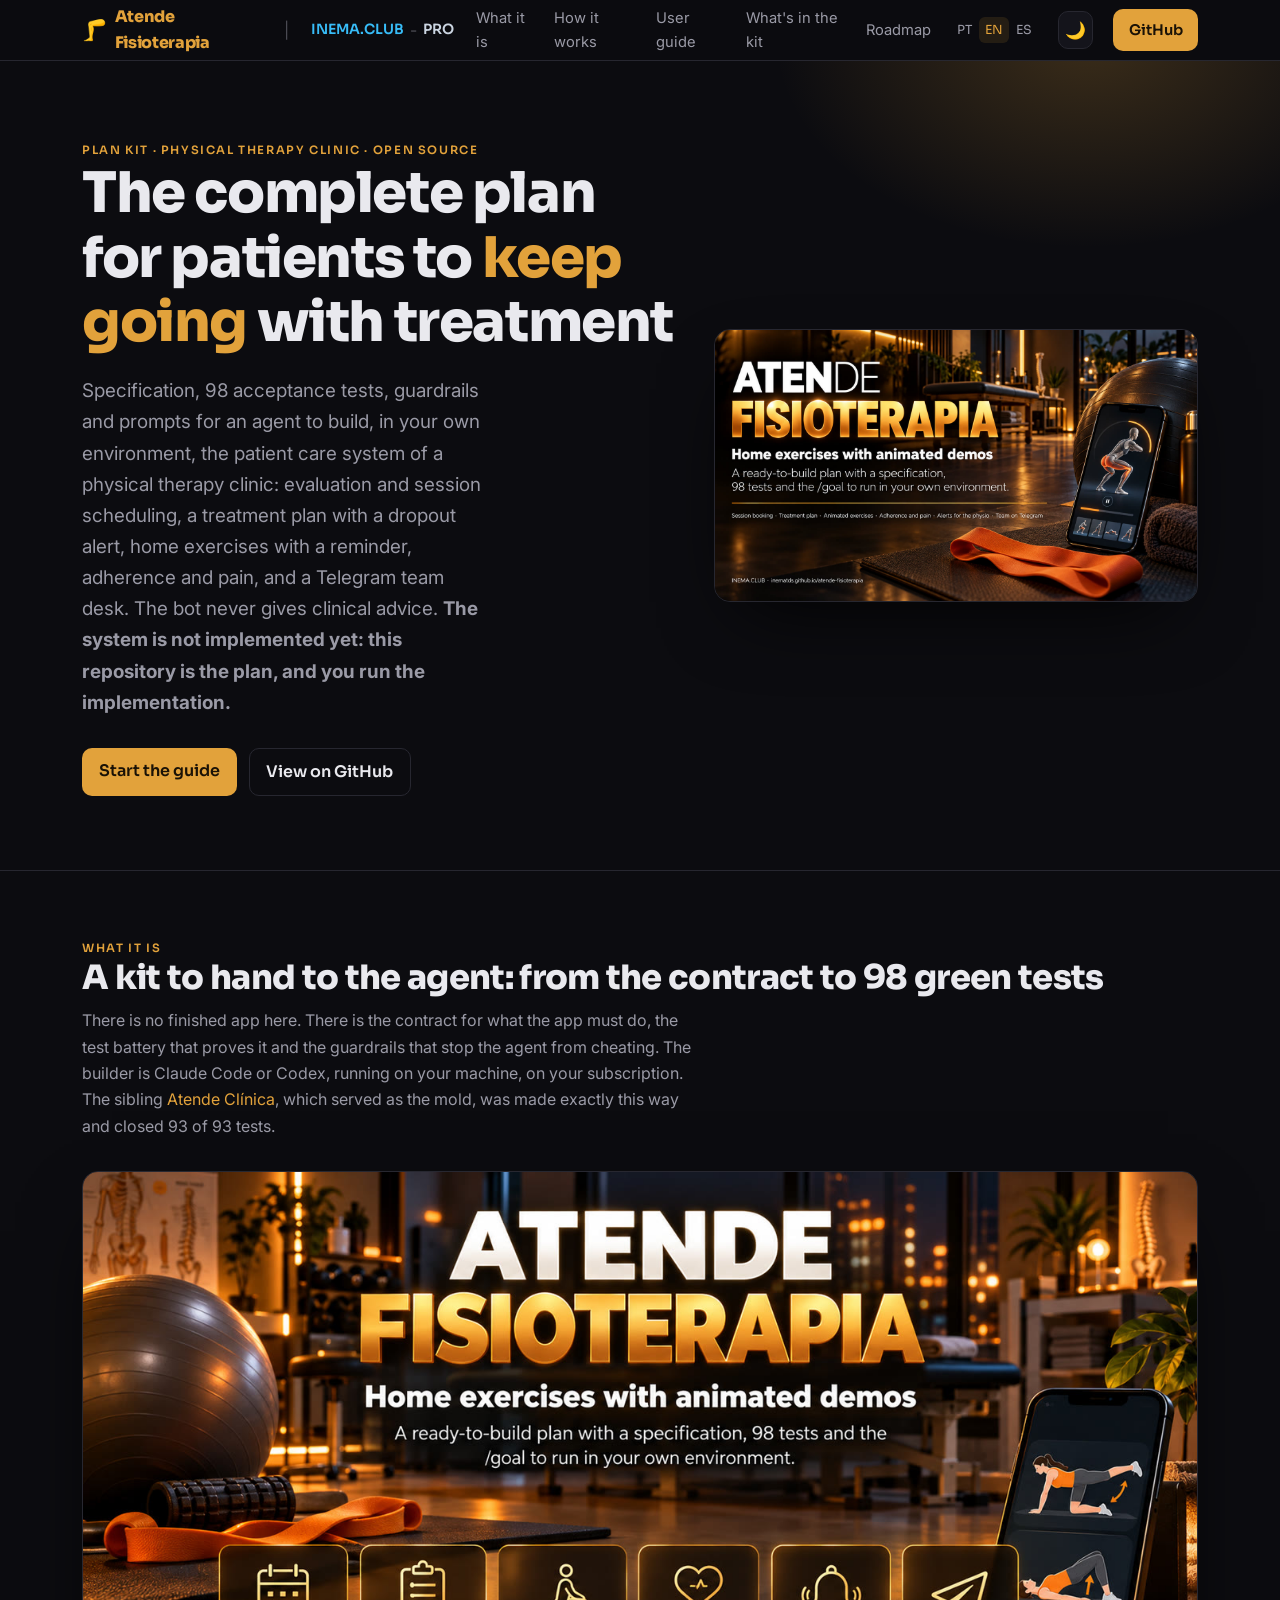
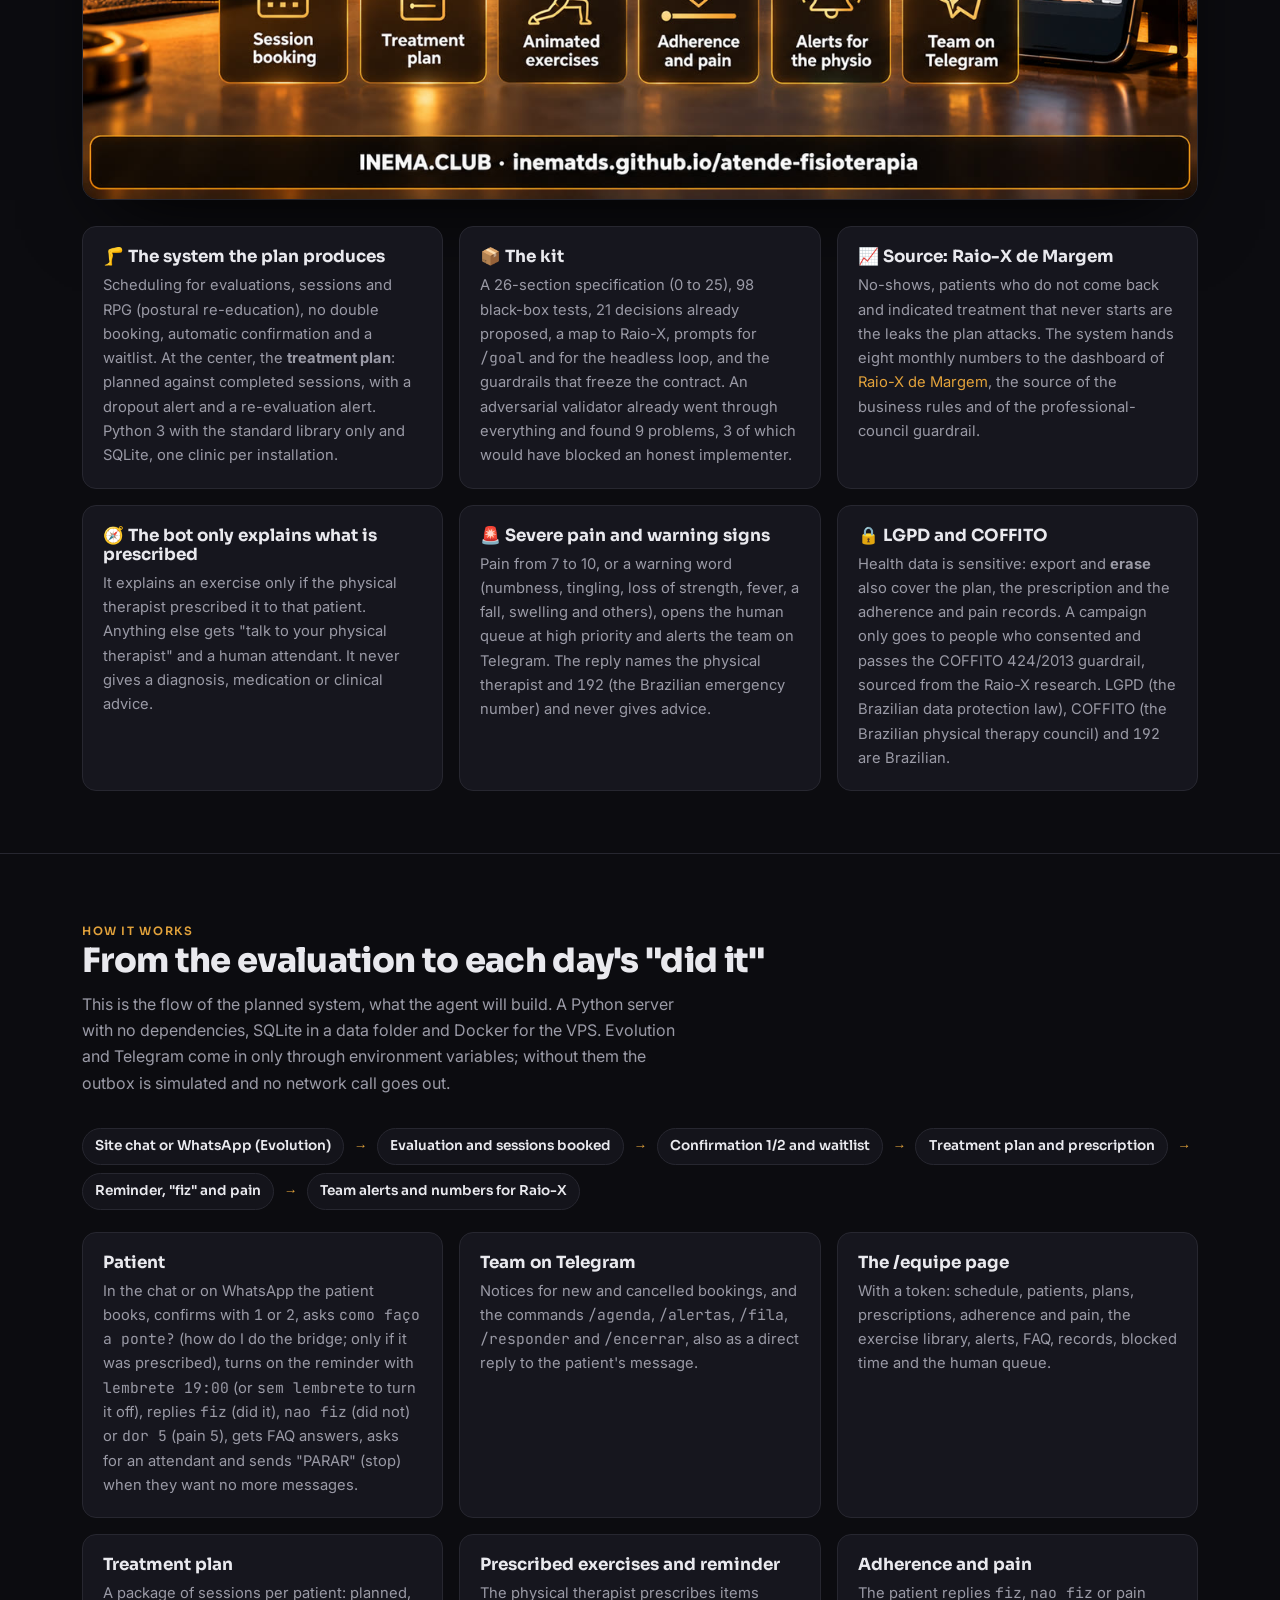
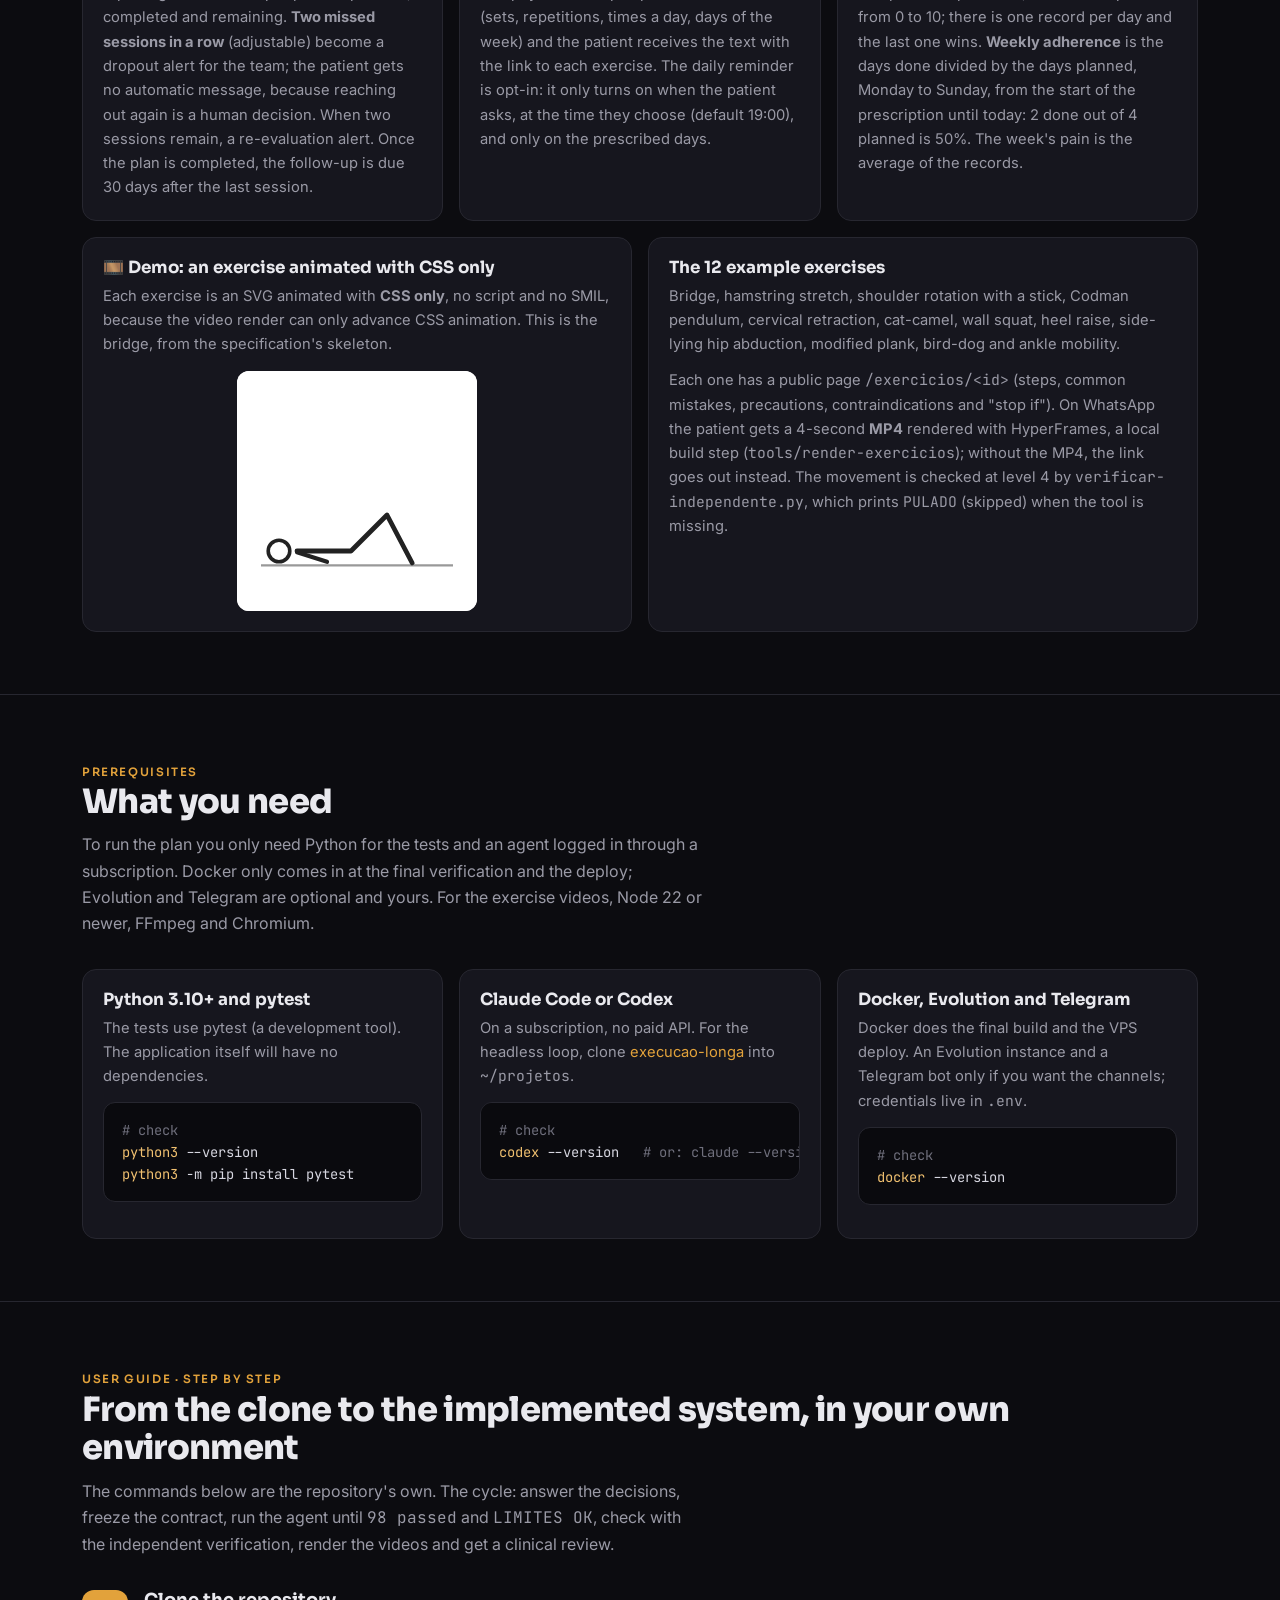
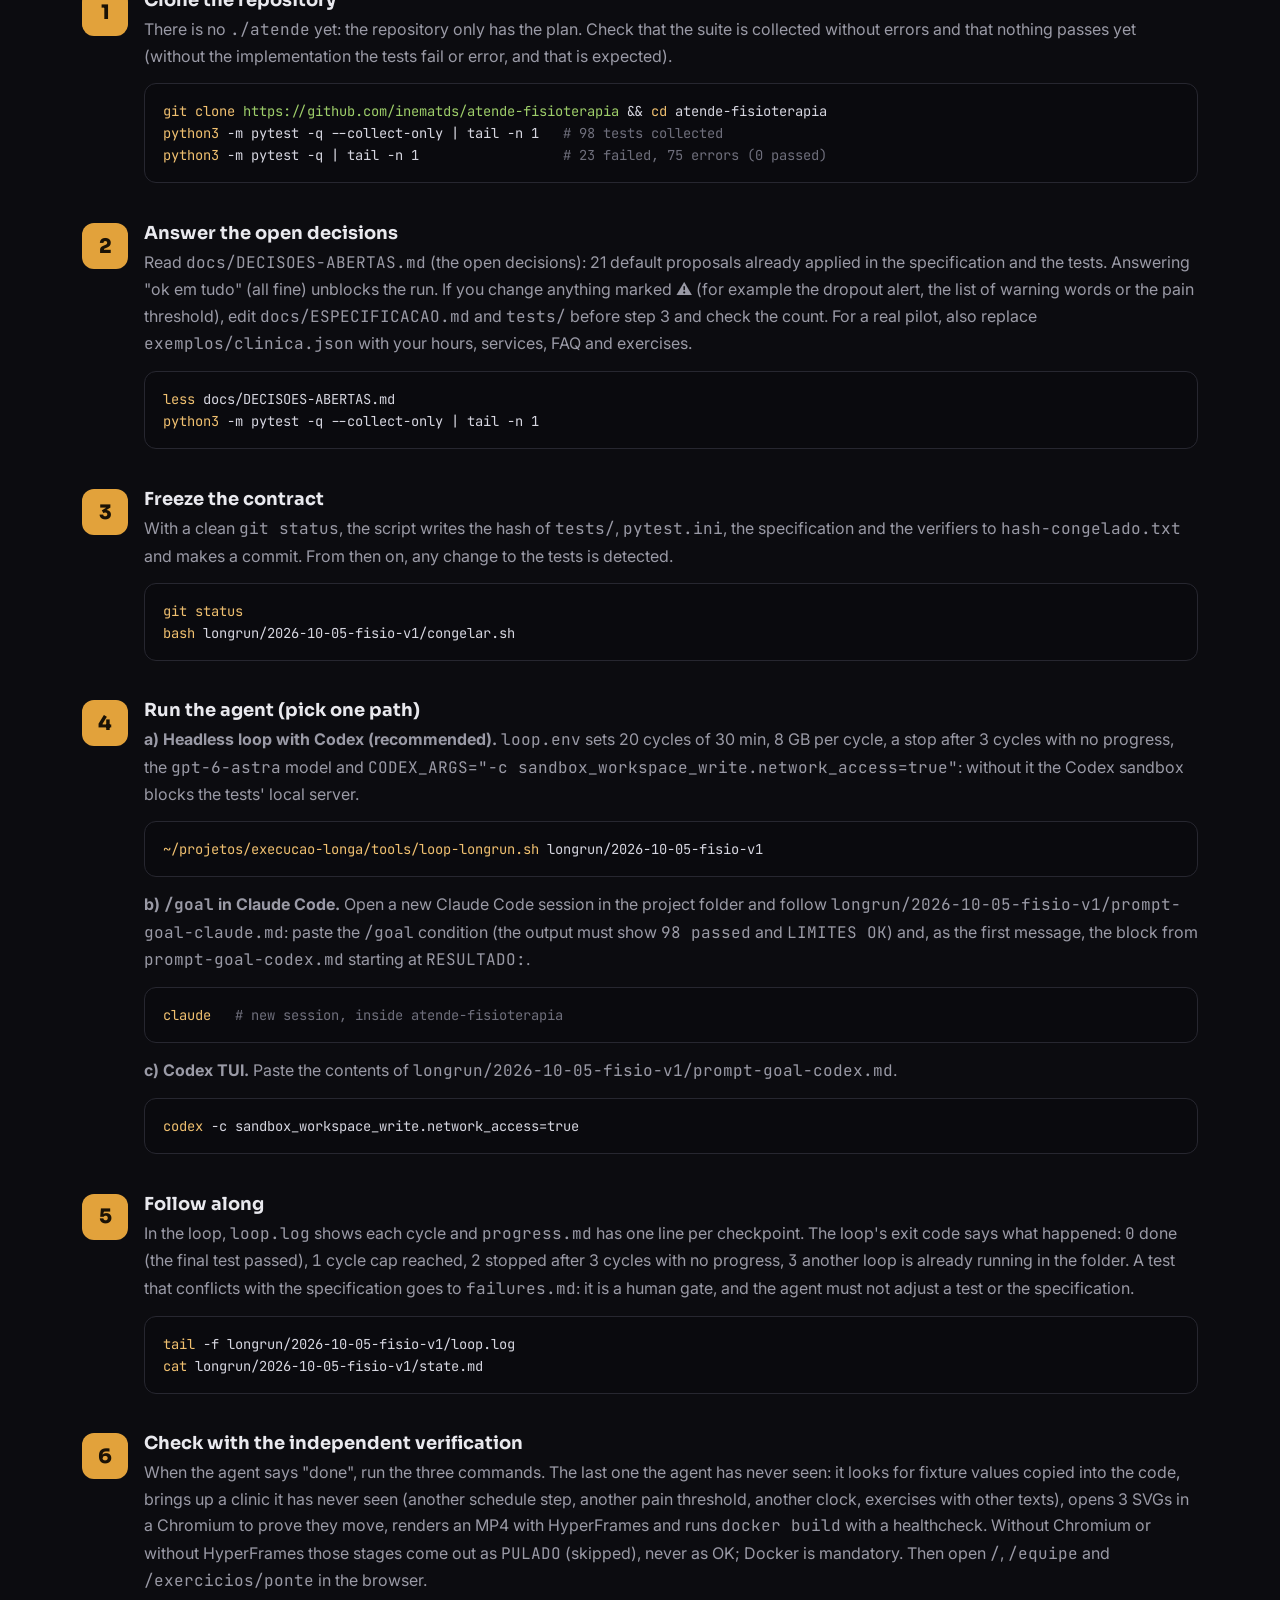
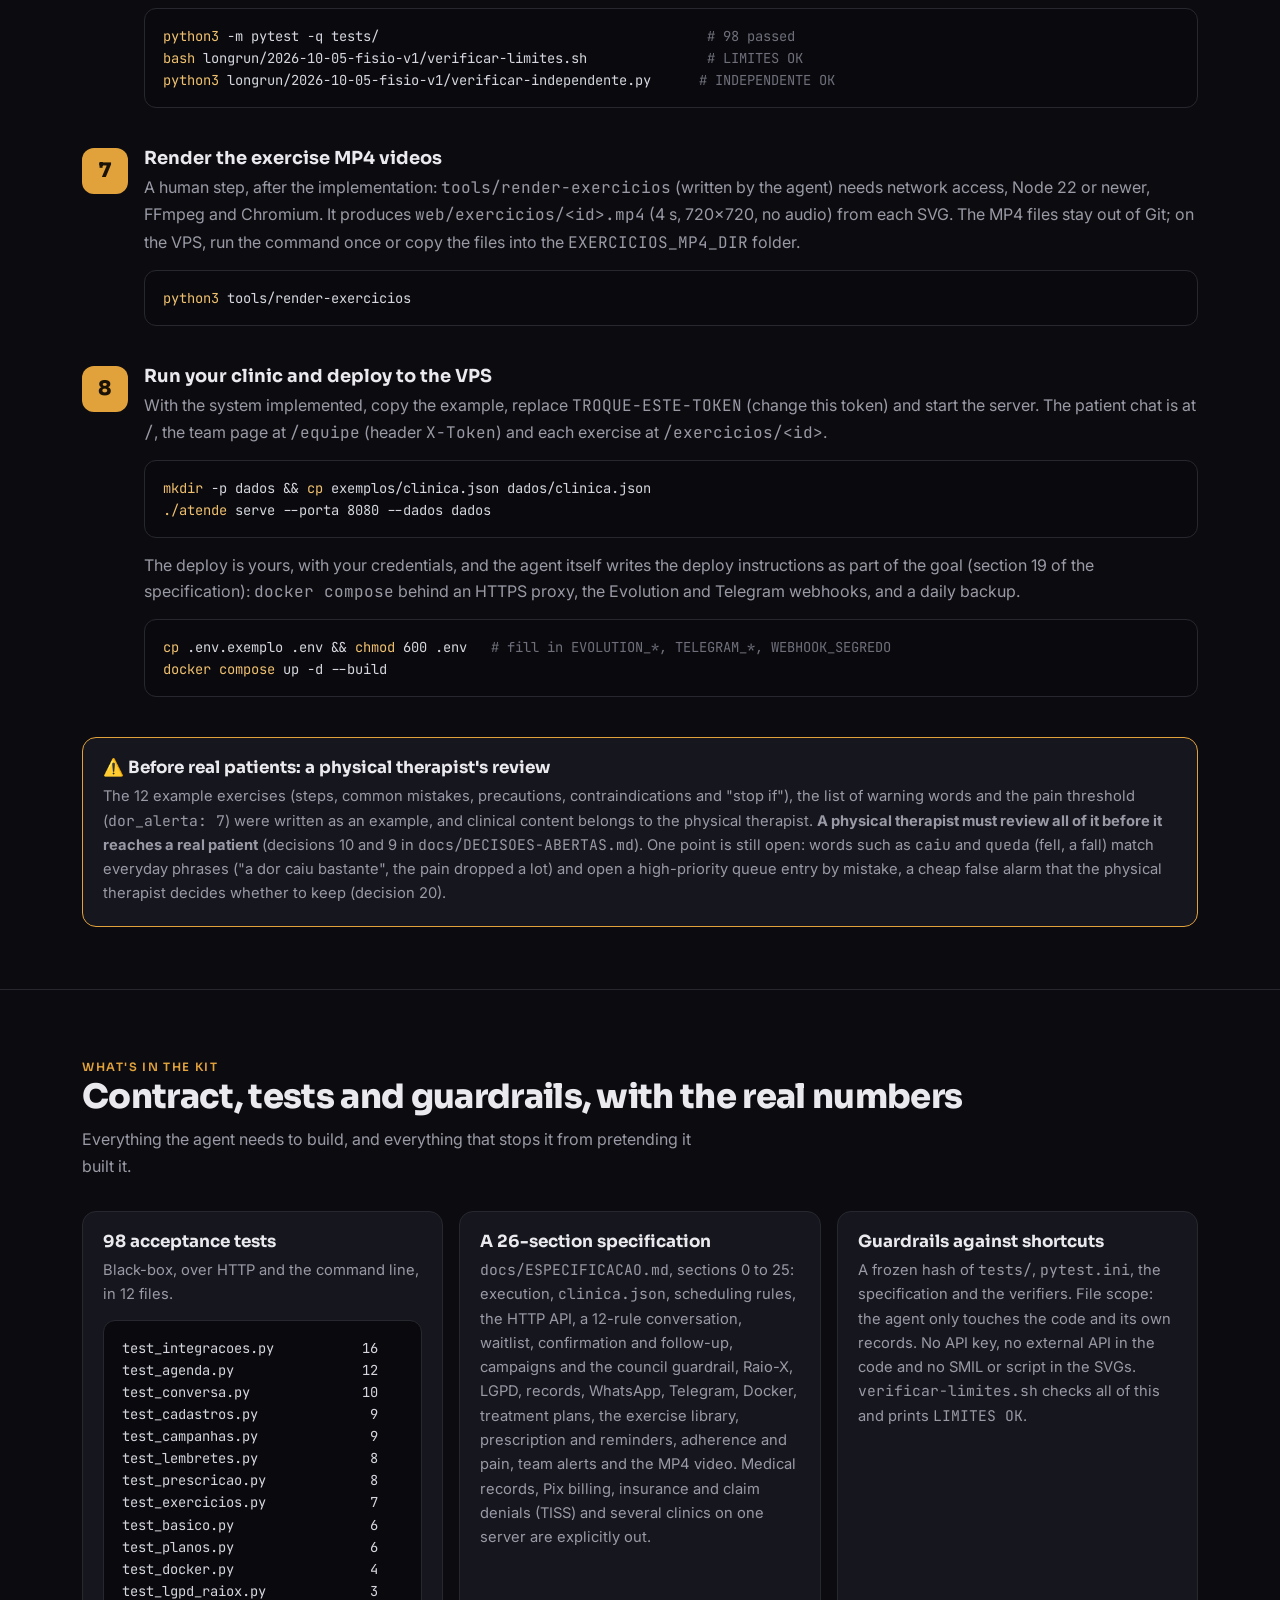
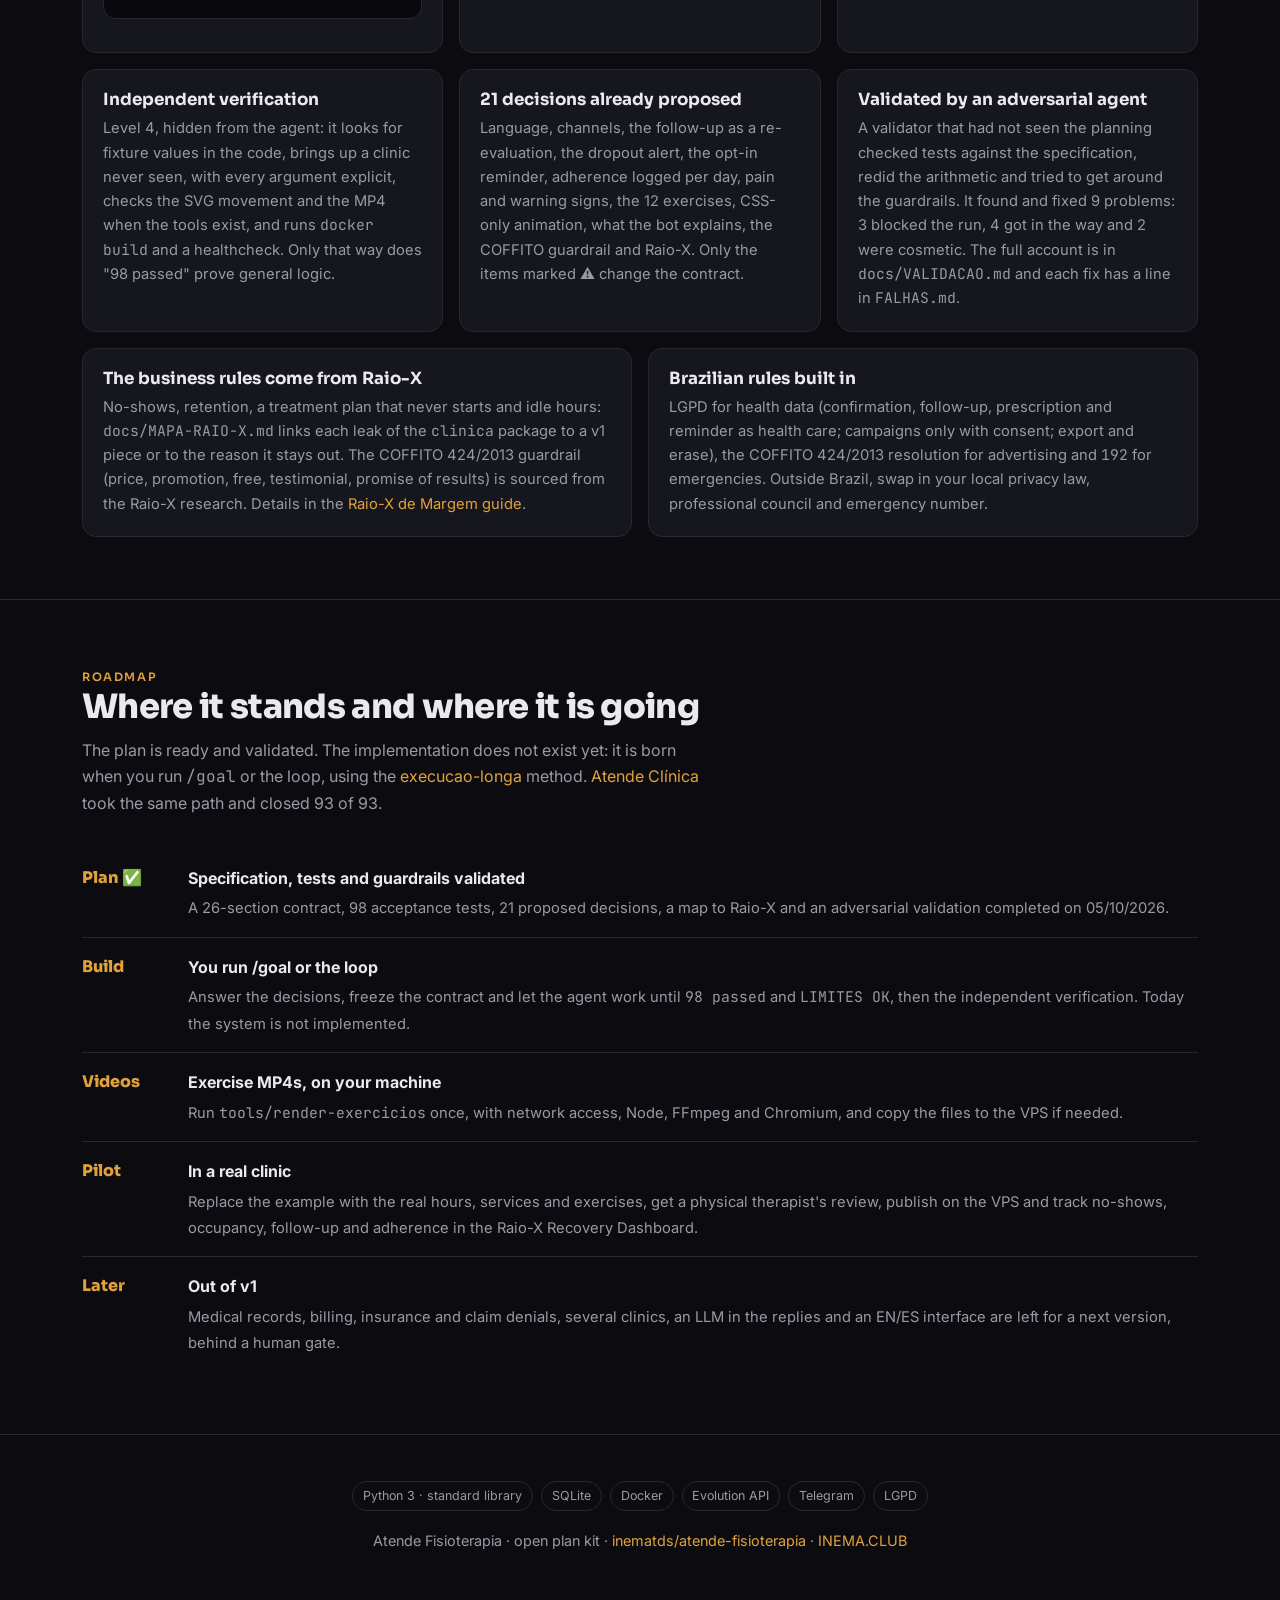
==== guia/en/index.html @ c4228316 "Guia trilíngue (PT/EN/ES) com demonstração animada da ponte, capa, README PT/EN/ES e GitHub Pages vi" ====
<!DOCTYPE html>
<html lang="en">
<head>
<meta charset="utf-8">
<meta name="viewport" content="width=device-width, initial-scale=1">
<title>Atende Fisioterapia — plan kit for a physical therapy clinic: treatment plan, animated exercises, adherence and a Telegram team desk</title>
<meta name="description" content="Open plan kit for a physical therapy clinic patient-care system: specification, 98 acceptance tests, guardrails and prompts for an agent (Claude Code or Codex) to build it in your own environment. The system is not implemented yet.">
<link rel="alternate" hreflang="pt-BR" href="https://inematds.github.io/atende-fisioterapia/guia/">
<link rel="alternate" hreflang="en" href="https://inematds.github.io/atende-fisioterapia/guia/en/">
<link rel="alternate" hreflang="es" href="https://inematds.github.io/atende-fisioterapia/guia/es/">
<link rel="preconnect" href="https://fonts.googleapis.com">
<link rel="preconnect" href="https://fonts.gstatic.com" crossorigin>
<link href="https://fonts.googleapis.com/css2?family=Sora:wght@400;600;800&family=Inter:wght@400;500;600&family=JetBrains+Mono:wght@400;600&display=swap" rel="stylesheet">
<style>
  :root{
    --bg:#0c0c10; --bg2:#14141b; --card:#16161e; --line:#272730;
    --txt:#e9e9ee; --mut:#9a9aa6; --amb:#E2A23B; --amb2:#f0c070; --sky:#38bdf8; --pro:#cbd5e1;
    color-scheme:dark;
  }
  body.light{
    --bg:#f6f7f9; --bg2:#eceef2; --card:#ffffff; --line:#e1e3ea;
    --txt:#1a1a22; --mut:#5b5b68; --amb:#b9791d; --amb2:#a16207; --sky:#0369a1; --pro:#b45309;
    color-scheme:light;
  }
  body.light .hero .glow{opacity:.5}
  body.light pre{background:#0e0e14;color:#d6d6e0}
  body.light pre .c{color:#8a8a98}
  *{box-sizing:border-box}
  html{scroll-behavior:smooth}
  body{margin:0;background:var(--bg);color:var(--txt);font:16px/1.65 Inter,system-ui,sans-serif;-webkit-font-smoothing:antialiased}
  h1,h2,h3{font-family:Sora,sans-serif;line-height:1.15;margin:0}
  a{color:var(--amb);text-decoration:none}
  code,pre{font-family:"JetBrains Mono",monospace}
  .wrap{max-width:1160px;margin:0 auto;padding:0 22px}
  .mut{color:var(--mut)} .amb{color:var(--amb)}
  .chip{display:inline-block;font-size:.72rem;letter-spacing:.14em;text-transform:uppercase;color:var(--amb);font-weight:600;font-family:Sora}
  nav{position:sticky;top:0;z-index:30;backdrop-filter:blur(12px);background:rgba(12,12,16,.78);border-bottom:1px solid var(--line)}
  nav .wrap{display:flex;align-items:center;gap:22px;height:60px}
  nav .brand{display:flex;align-items:center;gap:8px;font-family:Sora;font-weight:800;letter-spacing:-.02em;color:var(--amb)}
  nav .brand .emoji{font-size:1.25rem}
  nav .sep{color:var(--mut);opacity:.45}
  nav .inema{color:var(--sky);font-weight:600;font-size:.88rem;font-family:Sora}
  nav .inema:hover{filter:brightness(1.15)}
  nav .pro{color:var(--pro);font-weight:600;font-size:.88rem;font-family:Sora}
  nav .pro:hover{filter:brightness(1.15)}
  nav .clubpro{display:inline-flex;align-items:center;gap:6px}
  nav .links{margin-left:auto;display:flex;align-items:center;gap:20px;font-size:.92rem}
  nav .links a.sec{color:var(--mut)} nav .links a.sec:hover{color:var(--txt)}
  .lang{display:inline-flex;gap:2px;font-family:Sora;font-size:.78rem}
  .lang a{color:var(--mut);padding:.2em .45em;border-radius:6px} .lang a.on{color:var(--amb);background:rgba(226,162,59,.12)}
  .tgl{background:var(--bg2);border:1px solid var(--line);color:var(--txt);width:38px;height:38px;border-radius:10px;cursor:pointer;display:inline-flex;align-items:center;justify-content:center;font-size:1.05rem}
  .tgl:hover{border-color:var(--amb)}
  .btn{display:inline-block;background:var(--amb);color:#1a1206;font-weight:600;padding:.6em 1.05em;border-radius:10px;font-family:Sora}
  .btn.ghost{background:transparent;color:var(--txt);border:1px solid var(--line)}
  @media(max-width:760px){nav .links a.sec{display:none}}
  @media(max-width:520px){nav .wrap{gap:8px;padding:8px 14px;height:auto;flex-wrap:wrap} nav .links{gap:8px;margin-left:0;width:100%;justify-content:space-between} nav .btn{padding:.45em .7em;font-size:.82rem} .tgl{width:34px;height:34px}}
  .hero{position:relative;overflow:hidden;border-bottom:1px solid var(--line)}
  .hero .glow{position:absolute;inset:-40% -20% auto auto;width:70%;height:600px;background:radial-gradient(closest-side,rgba(226,162,59,.22),transparent 70%);pointer-events:none}
  .hero .wrap{display:grid;grid-template-columns:1.1fr .9fr;gap:40px;align-items:center;padding:74px 22px}
  .hero h1{font-size:clamp(2.2rem,5vw,3.5rem);font-weight:800;letter-spacing:-.025em}
  .hero p.lead{font-size:1.18rem;color:var(--mut);margin:1.1em 0 1.6em;max-width:34ch}
  .hero .cta{display:flex;gap:12px;flex-wrap:wrap}
  .hero figure{margin:0;border-radius:16px;overflow:hidden;border:1px solid var(--line);box-shadow:0 30px 80px -30px #000}
  .hero figure img{width:100%;display:block}
  @media(max-width:780px){.hero .wrap{grid-template-columns:1fr;padding:48px 22px}}
  section{padding:62px 0;border-bottom:1px solid var(--line)}
  section h2{font-size:clamp(1.5rem,3.4vw,2.1rem);font-weight:800;letter-spacing:-.02em}
  section .sub{color:var(--mut);margin:.6em 0 2em;max-width:62ch}
  .grid{display:grid;gap:16px}
  .g3{grid-template-columns:repeat(3,1fr)} .g4{grid-template-columns:repeat(4,1fr)} .g2{grid-template-columns:repeat(2,1fr)}
  @media(max-width:820px){.g3,.g4{grid-template-columns:1fr 1fr}}
  @media(max-width:540px){.g2,.g3,.g4{grid-template-columns:1fr}}
  .card{background:var(--card);border:1px solid var(--line);border-radius:14px;padding:20px}
  .card h3{font-size:1.05rem;margin-bottom:.4em}
  .card p{color:var(--mut);font-size:.92rem;margin:0}
  .num{display:inline-flex;width:30px;height:30px;align-items:center;justify-content:center;border-radius:8px;background:rgba(226,162,59,.14);color:var(--amb);font-family:Sora;font-weight:800;font-size:.9rem;margin-bottom:.7em}
  .flow{display:flex;flex-wrap:wrap;gap:8px;align-items:center;margin-top:10px}
  .flow span{background:var(--bg2);border:1px solid var(--line);border-radius:999px;padding:.45em .9em;font-size:.85rem;font-family:Sora;font-weight:600}
  .flow .arr{color:var(--amb);border:none;background:none;padding:0 .1em}
  pre{background:#0a0a0e;border:1px solid var(--line);border-radius:12px;padding:16px 18px;overflow:auto;font-size:.86rem;line-height:1.6;color:#d6d6e0}
  pre .c{color:#6f6f7c} pre .k{color:var(--amb2)} pre .s{color:#9ece6a}
  .step{display:grid;grid-template-columns:46px minmax(0,1fr);gap:16px;margin-bottom:26px}
  .step>div,.card{min-width:0}
  p code,li code,td code{overflow-wrap:anywhere}
  .step .b{width:46px;height:46px;border-radius:12px;background:var(--amb);color:#1a1206;font-family:Sora;font-weight:800;font-size:1.25rem;display:flex;align-items:center;justify-content:center}
  .step h3{font-size:1.12rem;margin-bottom:.3em}
  .step p{color:var(--mut);margin:.2em 0 .7em}
  .ex{display:grid;grid-template-columns:1fr 1fr;gap:18px}
  @media(max-width:680px){.ex{grid-template-columns:1fr}}
  .ex figure{margin:0;border-radius:14px;overflow:hidden;border:1px solid var(--line)}
  .ex figure img{width:100%;display:block}
  .ex figcaption{padding:12px 14px;font-size:.88rem;color:var(--mut);background:var(--card)}
  .phase{display:flex;gap:14px;padding:16px 0;border-bottom:1px solid var(--line)}
  .phase:last-child{border:none}
  .phase .tag{flex:0 0 92px;font-family:Sora;font-weight:800;color:var(--amb)}
  .phase .d strong{display:block;margin-bottom:.2em}
  .phase .d span{color:var(--mut);font-size:.92rem}
  footer{padding:46px 0;text-align:center;color:var(--mut);font-size:.9rem}
  .pill{display:inline-block;border:1px solid var(--line);border-radius:999px;padding:.3em .8em;font-size:.78rem;color:var(--mut);margin:0 4px}
</style>
</head>

<body>

<nav><div class="wrap">
  <a class="brand" href="#top"><span class="emoji">🦵</span> Atende Fisioterapia</a>
  <span class="sep">|</span>
  <span class="clubpro">
    <a class="inema" href="https://inema.club" target="_blank" rel="noopener">INEMA.CLUB</a>
    <span class="sep">-</span>
    <a class="pro" href="https://inema.pro" target="_blank" rel="noopener">PRO</a>
  </span>
  <div class="links">
    <a class="sec" href="#oque">What it is</a>
    <a class="sec" href="#fluxo">How it works</a>
    <a class="sec" href="#guia">User guide</a>
    <a class="sec" href="#kit">What's in the kit</a>
    <a class="sec" href="#roadmap">Roadmap</a>
    <span class="lang"><a href="../">PT</a><a class="on" href="./">EN</a><a href="../es/">ES</a></span>
    <button class="tgl" id="themeToggle" aria-label="Toggle theme" title="Toggle theme">🌙</button>
    <a class="btn" href="https://github.com/inematds/atende-fisioterapia" target="_blank" rel="noopener">GitHub</a>
  </div>
</div></nav>

<header class="hero" id="top">
  <div class="glow"></div>
  <div class="wrap">
    <div>
      <span class="chip">Plan kit · physical therapy clinic · open source</span>
      <h1>The complete plan for patients to <span class="amb">keep going</span> with treatment</h1>
      <p class="lead">Specification, 98 acceptance tests, guardrails and prompts for an agent to build, in your own environment, the patient care system of a physical therapy clinic: evaluation and session scheduling, a treatment plan with a dropout alert, home exercises with a reminder, adherence and pain, and a Telegram team desk. The bot never gives clinical advice. <strong>The system is not implemented yet: this repository is the plan, and you run the implementation.</strong></p>
      <div class="cta">
        <a class="btn" href="#guia">Start the guide</a>
        <a class="btn ghost" href="https://github.com/inematds/atende-fisioterapia" target="_blank" rel="noopener">View on GitHub</a>
      </div>
    </div>
    <figure><img src="../assets/banner-en.jpg" alt="Atende Fisioterapia banner: treatment plan, animated exercises, reminder, adherence and pain, and a Telegram team desk"></figure>
  </div>
</header>

<section id="oque"><div class="wrap">
  <span class="chip">What it is</span>
  <h2>A kit to hand to the agent: from the contract to 98 green tests</h2>
  <p class="sub">There is no finished app here. There is the contract for what the app must do, the test battery that proves it and the guardrails that stop the agent from cheating. The builder is Claude Code or Codex, running on your machine, on your subscription. The sibling <a href="https://inematds.github.io/atende-clinica/guia/en/" target="_blank" rel="noopener">Atende Clínica</a>, which served as the mold, was made exactly this way and closed 93 of 93 tests.</p>
  <figure style="margin:0 0 26px;border-radius:16px;overflow:hidden;border:1px solid var(--line);box-shadow:0 30px 80px -30px #000"><img src="../assets/banner-grade-en.jpg" alt="Treatment plan with a dropout alert, animated home exercises, opt-in reminder, adherence and pain, clinical alert with 192, LGPD for health data and a Telegram team desk" loading="lazy" style="width:100%;display:block"></figure>
  <div class="grid g3">
    <div class="card"><h3>🦵 The system the plan produces</h3><p>Scheduling for evaluations, sessions and RPG (postural re-education), no double booking, automatic confirmation and a waitlist. At the center, the <strong>treatment plan</strong>: planned against completed sessions, with a dropout alert and a re-evaluation alert. Python 3 with the standard library only and SQLite, one clinic per installation.</p></div>
    <div class="card"><h3>📦 The kit</h3><p>A 26-section specification (0 to 25), 98 black-box tests, 21 decisions already proposed, a map to Raio-X, prompts for <code>/goal</code> and for the headless loop, and the guardrails that freeze the contract. An adversarial validator already went through everything and found 9 problems, 3 of which would have blocked an honest implementer.</p></div>
    <div class="card"><h3>📈 Source: Raio-X de Margem</h3><p>No-shows, patients who do not come back and indicated treatment that never starts are the leaks the plan attacks. The system hands eight monthly numbers to the dashboard of <a href="https://inematds.github.io/raio-x-margem/guia/en/" target="_blank" rel="noopener">Raio-X de Margem</a>, the source of the business rules and of the professional-council guardrail.</p></div>
  </div>
  <div class="grid g3" style="margin-top:16px">
    <div class="card"><h3>🧭 The bot only explains what is prescribed</h3><p>It explains an exercise only if the physical therapist prescribed it to that patient. Anything else gets "talk to your physical therapist" and a human attendant. It never gives a diagnosis, medication or clinical advice.</p></div>
    <div class="card"><h3>🚨 Severe pain and warning signs</h3><p>Pain from 7 to 10, or a warning word (numbness, tingling, loss of strength, fever, a fall, swelling and others), opens the human queue at high priority and alerts the team on Telegram. The reply names the physical therapist and <code>192</code> (the Brazilian emergency number) and never gives advice.</p></div>
    <div class="card"><h3>🔒 LGPD and COFFITO</h3><p>Health data is sensitive: export and <strong>erase</strong> also cover the plan, the prescription and the adherence and pain records. A campaign only goes to people who consented and passes the COFFITO 424/2013 guardrail, sourced from the Raio-X research. LGPD (the Brazilian data protection law), COFFITO (the Brazilian physical therapy council) and <code>192</code> are Brazilian.</p></div>
  </div>
</div></section>

<section id="fluxo"><div class="wrap">
  <span class="chip">How it works</span>
  <h2>From the evaluation to each day's "did it"</h2>
  <p class="sub">This is the flow of the planned system, what the agent will build. A Python server with no dependencies, SQLite in a data folder and Docker for the VPS. Evolution and Telegram come in only through environment variables; without them the outbox is simulated and no network call goes out.</p>
  <div class="flow">
    <span>Site chat or WhatsApp (Evolution)</span><span class="arr">→</span>
    <span>Evaluation and sessions booked</span><span class="arr">→</span>
    <span>Confirmation 1/2 and waitlist</span><span class="arr">→</span>
    <span>Treatment plan and prescription</span><span class="arr">→</span>
    <span>Reminder, "fiz" and pain</span><span class="arr">→</span>
    <span>Team alerts and numbers for Raio-X</span>
  </div>
  <div class="grid g3" style="margin-top:22px">
    <div class="card"><h3>Patient</h3><p>In the chat or on WhatsApp the patient books, confirms with <code>1</code> or <code>2</code>, asks <code>como faço a ponte?</code> (how do I do the bridge; only if it was prescribed), turns on the reminder with <code>lembrete 19:00</code> (or <code>sem lembrete</code> to turn it off), replies <code>fiz</code> (did it), <code>nao fiz</code> (did not) or <code>dor 5</code> (pain 5), gets FAQ answers, asks for an attendant and sends "PARAR" (stop) when they want no more messages.</p></div>
    <div class="card"><h3>Team on Telegram</h3><p>Notices for new and cancelled bookings, and the commands <code>/agenda</code>, <code>/alertas</code>, <code>/fila</code>, <code>/responder</code> and <code>/encerrar</code>, also as a direct reply to the patient's message.</p></div>
    <div class="card"><h3>The /equipe page</h3><p>With a token: schedule, patients, plans, prescriptions, adherence and pain, the exercise library, alerts, FAQ, records, blocked time and the human queue.</p></div>
  </div>
  <div class="grid g3" style="margin-top:16px">
    <div class="card"><h3>Treatment plan</h3><p>A package of sessions per patient: planned, completed and remaining. <strong>Two missed sessions in a row</strong> (adjustable) become a dropout alert for the team; the patient gets no automatic message, because reaching out again is a human decision. When two sessions remain, a re-evaluation alert. Once the plan is completed, the follow-up is due 30 days after the last session.</p></div>
    <div class="card"><h3>Prescribed exercises and reminder</h3><p>The physical therapist prescribes items (sets, repetitions, times a day, days of the week) and the patient receives the text with the link to each exercise. The daily reminder is opt-in: it only turns on when the patient asks, at the time they choose (default 19:00), and only on the prescribed days.</p></div>
    <div class="card"><h3>Adherence and pain</h3><p>The patient replies <code>fiz</code>, <code>nao fiz</code> or pain from 0 to 10; there is one record per day and the last one wins. <strong>Weekly adherence</strong> is the days done divided by the days planned, Monday to Sunday, from the start of the prescription until today: 2 done out of 4 planned is 50%. The week's pain is the average of the records.</p></div>
  </div>
  <div class="grid g2" style="margin-top:16px">
    <div class="card"><h3>🎞️ Demo: an exercise animated with CSS only</h3>
      <p>Each exercise is an SVG animated with <strong>CSS only</strong>, no script and no SMIL, because the video render can only advance CSS animation. This is the bridge, from the specification's skeleton.</p>
      <svg xmlns="http://www.w3.org/2000/svg" viewBox="0 0 400 400" role="img" aria-label="Bridge" style="width:100%;max-width:240px;display:block;margin:14px auto 0;background:#fff;border-radius:12px">
        <title>Bridge</title>
        <style>
          .fx-corpo{d:path("M100 300 L190 300 L250 240 L292 320");animation:fx-ponte 2.4s ease-in-out infinite}
          @keyframes fx-ponte{0%,15%,100%{d:path("M100 300 L190 300 L250 240 L292 320")}45%,65%{d:path("M100 300 L186 256 L257 236 L292 320")}}
          @media (prefers-reduced-motion:reduce){.fx-corpo{animation:none}}
        </style>
        <rect width="400" height="400" fill="#fff"/>
        <line x1="40" y1="324" x2="360" y2="324" stroke="#999" stroke-width="4"/>
        <circle cx="70" cy="300" r="18" fill="none" stroke="#222" stroke-width="6"/>
        <line x1="100" y1="302" x2="150" y2="318" stroke="#222" stroke-width="7" stroke-linecap="round"/>
        <path class="fx-corpo" d="M100 300 L190 300 L250 240 L292 320" fill="none" stroke="#222" stroke-width="8" stroke-linecap="round" stroke-linejoin="round"/>
      </svg></div>
    <div class="card"><h3>The 12 example exercises</h3>
      <p>Bridge, hamstring stretch, shoulder rotation with a stick, Codman pendulum, cervical retraction, cat-camel, wall squat, heel raise, side-lying hip abduction, modified plank, bird-dog and ankle mobility.</p>
      <p style="margin-top:.8em">Each one has a public page <code>/exercicios/&lt;id&gt;</code> (steps, common mistakes, precautions, contraindications and "stop if"). On WhatsApp the patient gets a 4-second <strong>MP4</strong> rendered with HyperFrames, a local build step (<code>tools/render-exercicios</code>); without the MP4, the link goes out instead. The movement is checked at level 4 by <code>verificar-independente.py</code>, which prints <code>PULADO</code> (skipped) when the tool is missing.</p></div>
  </div>
</div></section>

<section id="pre"><div class="wrap">
  <span class="chip">Prerequisites</span>
  <h2>What you need</h2>
  <p class="sub">To run the plan you only need Python for the tests and an agent logged in through a subscription. Docker only comes in at the final verification and the deploy; Evolution and Telegram are optional and yours. For the exercise videos, Node 22 or newer, FFmpeg and Chromium.</p>
  <div class="grid g3">
    <div class="card"><h3>Python 3.10+ and pytest</h3><p>The tests use pytest (a development tool). The application itself will have no dependencies.</p><pre><span class="c"># check</span>
<span class="k">python3</span> --version
<span class="k">python3</span> -m pip install pytest</pre></div>
    <div class="card"><h3>Claude Code or Codex</h3><p>On a subscription, no paid API. For the headless loop, clone <a href="https://github.com/inematds/execucao-longa" target="_blank" rel="noopener">execucao-longa</a> into <code>~/projetos</code>.</p><pre><span class="c"># check</span>
<span class="k">codex</span> --version   <span class="c"># or: claude --version</span></pre></div>
    <div class="card"><h3>Docker, Evolution and Telegram</h3><p>Docker does the final build and the VPS deploy. An Evolution instance and a Telegram bot only if you want the channels; credentials live in <code>.env</code>.</p><pre><span class="c"># check</span>
<span class="k">docker</span> --version</pre></div>
  </div>
</div></section>

<section id="guia"><div class="wrap">
  <span class="chip">User guide · step by step</span>
  <h2>From the clone to the implemented system, in your own environment</h2>
  <p class="sub">The commands below are the repository's own. The cycle: answer the decisions, freeze the contract, run the agent until <code>98 passed</code> and <code>LIMITES OK</code>, check with the independent verification, render the videos and get a clinical review.</p>

  <div class="step"><div class="b">1</div><div>
    <h3>Clone the repository</h3>
    <p>There is no <code>./atende</code> yet: the repository only has the plan. Check that the suite is collected without errors and that nothing passes yet (without the implementation the tests fail or error, and that is expected).</p>
<pre><span class="k">git clone</span> <span class="s">https://github.com/inematds/atende-fisioterapia</span> && <span class="k">cd</span> atende-fisioterapia
<span class="k">python3</span> -m pytest -q --collect-only | tail -n 1   <span class="c"># 98 tests collected</span>
<span class="k">python3</span> -m pytest -q | tail -n 1                  <span class="c"># 23 failed, 75 errors (0 passed)</span></pre>
  </div></div>

  <div class="step"><div class="b">2</div><div>
    <h3>Answer the open decisions</h3>
    <p>Read <code>docs/DECISOES-ABERTAS.md</code> (the open decisions): 21 default proposals already applied in the specification and the tests. Answering "ok em tudo" (all fine) unblocks the run. If you change anything marked ⚠ (for example the dropout alert, the list of warning words or the pain threshold), edit <code>docs/ESPECIFICACAO.md</code> and <code>tests/</code> before step 3 and check the count. For a real pilot, also replace <code>exemplos/clinica.json</code> with your hours, services, FAQ and exercises.</p>
<pre><span class="k">less</span> docs/DECISOES-ABERTAS.md
<span class="k">python3</span> -m pytest -q --collect-only | tail -n 1</pre>
  </div></div>

  <div class="step"><div class="b">3</div><div>
    <h3>Freeze the contract</h3>
    <p>With a clean <code>git status</code>, the script writes the hash of <code>tests/</code>, <code>pytest.ini</code>, the specification and the verifiers to <code>hash-congelado.txt</code> and makes a commit. From then on, any change to the tests is detected.</p>
<pre><span class="k">git status</span>
<span class="k">bash</span> longrun/2026-10-05-fisio-v1/congelar.sh</pre>
  </div></div>

  <div class="step"><div class="b">4</div><div>
    <h3>Run the agent (pick one path)</h3>
    <p><strong>a) Headless loop with Codex (recommended).</strong> <code>loop.env</code> sets 20 cycles of 30 min, 8 GB per cycle, a stop after 3 cycles with no progress, the <code>gpt-6-astra</code> model and <code>CODEX_ARGS="-c sandbox_workspace_write.network_access=true"</code>: without it the Codex sandbox blocks the tests' local server.</p>
<pre><span class="k">~/projetos/execucao-longa/tools/loop-longrun.sh</span> longrun/2026-10-05-fisio-v1</pre>
    <p><strong>b) <code>/goal</code> in Claude Code.</strong> Open a new Claude Code session in the project folder and follow <code>longrun/2026-10-05-fisio-v1/prompt-goal-claude.md</code>: paste the <code>/goal</code> condition (the output must show <code>98 passed</code> and <code>LIMITES OK</code>) and, as the first message, the block from <code>prompt-goal-codex.md</code> starting at <code>RESULTADO:</code>.</p>
<pre><span class="k">claude</span>   <span class="c"># new session, inside atende-fisioterapia</span></pre>
    <p><strong>c) Codex TUI.</strong> Paste the contents of <code>longrun/2026-10-05-fisio-v1/prompt-goal-codex.md</code>.</p>
<pre><span class="k">codex</span> -c sandbox_workspace_write.network_access=true</pre>
  </div></div>

  <div class="step"><div class="b">5</div><div>
    <h3>Follow along</h3>
    <p>In the loop, <code>loop.log</code> shows each cycle and <code>progress.md</code> has one line per checkpoint. The loop's exit code says what happened: <code>0</code> done (the final test passed), <code>1</code> cycle cap reached, <code>2</code> stopped after 3 cycles with no progress, <code>3</code> another loop is already running in the folder. A test that conflicts with the specification goes to <code>failures.md</code>: it is a human gate, and the agent must not adjust a test or the specification.</p>
<pre><span class="k">tail</span> -f longrun/2026-10-05-fisio-v1/loop.log
<span class="k">cat</span> longrun/2026-10-05-fisio-v1/state.md</pre>
  </div></div>

  <div class="step"><div class="b">6</div><div>
    <h3>Check with the independent verification</h3>
    <p>When the agent says "done", run the three commands. The last one the agent has never seen: it looks for fixture values copied into the code, brings up a clinic it has never seen (another schedule step, another pain threshold, another clock, exercises with other texts), opens 3 SVGs in a Chromium to prove they move, renders an MP4 with HyperFrames and runs <code>docker build</code> with a healthcheck. Without Chromium or without HyperFrames those stages come out as <code>PULADO</code> (skipped), never as OK; Docker is mandatory. Then open <code>/</code>, <code>/equipe</code> and <code>/exercicios/ponte</code> in the browser.</p>
<pre><span class="k">python3</span> -m pytest -q tests/                                         <span class="c"># 98 passed</span>
<span class="k">bash</span> longrun/2026-10-05-fisio-v1/verificar-limites.sh               <span class="c"># LIMITES OK</span>
<span class="k">python3</span> longrun/2026-10-05-fisio-v1/verificar-independente.py      <span class="c"># INDEPENDENTE OK</span></pre>
  </div></div>

  <div class="step"><div class="b">7</div><div>
    <h3>Render the exercise MP4 videos</h3>
    <p>A human step, after the implementation: <code>tools/render-exercicios</code> (written by the agent) needs network access, Node 22 or newer, FFmpeg and Chromium. It produces <code>web/exercicios/&lt;id&gt;.mp4</code> (4 s, 720×720, no audio) from each SVG. The MP4 files stay out of Git; on the VPS, run the command once or copy the files into the <code>EXERCICIOS_MP4_DIR</code> folder.</p>
<pre><span class="k">python3</span> tools/render-exercicios</pre>
  </div></div>

  <div class="step"><div class="b">8</div><div>
    <h3>Run your clinic and deploy to the VPS</h3>
    <p>With the system implemented, copy the example, replace <code>TROQUE-ESTE-TOKEN</code> (change this token) and start the server. The patient chat is at <code>/</code>, the team page at <code>/equipe</code> (header <code>X-Token</code>) and each exercise at <code>/exercicios/&lt;id&gt;</code>.</p>
<pre><span class="k">mkdir</span> -p dados && <span class="k">cp</span> exemplos/clinica.json dados/clinica.json
<span class="k">./atende</span> serve --porta 8080 --dados dados</pre>
    <p>The deploy is yours, with your credentials, and the agent itself writes the deploy instructions as part of the goal (section 19 of the specification): <code>docker compose</code> behind an HTTPS proxy, the Evolution and Telegram webhooks, and a daily backup.</p>
<pre><span class="k">cp</span> .env.exemplo .env && <span class="k">chmod</span> 600 .env   <span class="c"># fill in EVOLUTION_*, TELEGRAM_*, WEBHOOK_SEGREDO</span>
<span class="k">docker compose</span> up -d --build</pre>
  </div></div>

  <div class="card" style="border-color:var(--amb)"><h3>⚠️ Before real patients: a physical therapist's review</h3><p>The 12 example exercises (steps, common mistakes, precautions, contraindications and "stop if"), the list of warning words and the pain threshold (<code>dor_alerta: 7</code>) were written as an example, and clinical content belongs to the physical therapist. <strong>A physical therapist must review all of it before it reaches a real patient</strong> (decisions 10 and 9 in <code>docs/DECISOES-ABERTAS.md</code>). One point is still open: words such as <code>caiu</code> and <code>queda</code> (fell, a fall) match everyday phrases ("a dor caiu bastante", the pain dropped a lot) and open a high-priority queue entry by mistake, a cheap false alarm that the physical therapist decides whether to keep (decision 20).</p></div>
</div></section>

<section id="kit"><div class="wrap">
  <span class="chip">What's in the kit</span>
  <h2>Contract, tests and guardrails, with the real numbers</h2>
  <p class="sub">Everything the agent needs to build, and everything that stops it from pretending it built it.</p>
  <div class="grid g3">
    <div class="card"><h3>98 acceptance tests</h3><p>Black-box, over HTTP and the command line, in 12 files.</p><pre>test_integracoes.py           16
test_agenda.py                12
test_conversa.py              10
test_cadastros.py              9
test_campanhas.py              9
test_lembretes.py              8
test_prescricao.py             8
test_exercicios.py             7
test_basico.py                 6
test_planos.py                 6
test_docker.py                 4
test_lgpd_raiox.py             3</pre></div>
    <div class="card"><h3>A 26-section specification</h3><p><code>docs/ESPECIFICACAO.md</code>, sections 0 to 25: execution, <code>clinica.json</code>, scheduling rules, the HTTP API, a 12-rule conversation, waitlist, confirmation and follow-up, campaigns and the council guardrail, Raio-X, LGPD, records, WhatsApp, Telegram, Docker, treatment plans, the exercise library, prescription and reminders, adherence and pain, team alerts and the MP4 video. Medical records, Pix billing, insurance and claim denials (TISS) and several clinics on one server are explicitly out.</p></div>
    <div class="card"><h3>Guardrails against shortcuts</h3><p>A frozen hash of <code>tests/</code>, <code>pytest.ini</code>, the specification and the verifiers. File scope: the agent only touches the code and its own records. No API key, no external API in the code and no SMIL or script in the SVGs. <code>verificar-limites.sh</code> checks all of this and prints <code>LIMITES OK</code>.</p></div>
    <div class="card"><h3>Independent verification</h3><p>Level 4, hidden from the agent: it looks for fixture values in the code, brings up a clinic never seen, with every argument explicit, checks the SVG movement and the MP4 when the tools exist, and runs <code>docker build</code> and a healthcheck. Only that way does "98 passed" prove general logic.</p></div>
    <div class="card"><h3>21 decisions already proposed</h3><p>Language, channels, the follow-up as a re-evaluation, the dropout alert, the opt-in reminder, adherence logged per day, pain and warning signs, the 12 exercises, CSS-only animation, what the bot explains, the COFFITO guardrail and Raio-X. Only the items marked ⚠ change the contract.</p></div>
    <div class="card"><h3>Validated by an adversarial agent</h3><p>A validator that had not seen the planning checked tests against the specification, redid the arithmetic and tried to get around the guardrails. It found and fixed 9 problems: 3 blocked the run, 4 got in the way and 2 were cosmetic. The full account is in <code>docs/VALIDACAO.md</code> and each fix has a line in <code>FALHAS.md</code>.</p></div>
  </div>
  <div class="grid g2" style="margin-top:16px">
    <div class="card"><h3>The business rules come from Raio-X</h3><p>No-shows, retention, a treatment plan that never starts and idle hours: <code>docs/MAPA-RAIO-X.md</code> links each leak of the <code>clinica</code> package to a v1 piece or to the reason it stays out. The COFFITO 424/2013 guardrail (price, promotion, free, testimonial, promise of results) is sourced from the Raio-X research. Details in the <a href="https://inematds.github.io/raio-x-margem/guia/en/" target="_blank" rel="noopener">Raio-X de Margem guide</a>.</p></div>
    <div class="card"><h3>Brazilian rules built in</h3><p>LGPD for health data (confirmation, follow-up, prescription and reminder as health care; campaigns only with consent; export and erase), the COFFITO 424/2013 resolution for advertising and <code>192</code> for emergencies. Outside Brazil, swap in your local privacy law, professional council and emergency number.</p></div>
  </div>
</div></section>

<section id="roadmap"><div class="wrap">
  <span class="chip">Roadmap</span>
  <h2>Where it stands and where it is going</h2>
  <p class="sub">The plan is ready and validated. The implementation does not exist yet: it is born when you run <code>/goal</code> or the loop, using the <a href="https://inematds.github.io/execucao-longa/guia/en/" target="_blank" rel="noopener">execucao-longa</a> method. <a href="https://inematds.github.io/atende-clinica/guia/en/" target="_blank" rel="noopener">Atende Clínica</a> took the same path and closed 93 of 93.</p>
  <div class="phase"><div class="tag">Plan ✅</div><div class="d"><strong>Specification, tests and guardrails validated</strong><span>A 26-section contract, 98 acceptance tests, 21 proposed decisions, a map to Raio-X and an adversarial validation completed on 05/10/2026.</span></div></div>
  <div class="phase"><div class="tag">Build</div><div class="d"><strong>You run /goal or the loop</strong><span>Answer the decisions, freeze the contract and let the agent work until <code>98 passed</code> and <code>LIMITES OK</code>, then the independent verification. Today the system is not implemented.</span></div></div>
  <div class="phase"><div class="tag">Videos</div><div class="d"><strong>Exercise MP4s, on your machine</strong><span>Run <code>tools/render-exercicios</code> once, with network access, Node, FFmpeg and Chromium, and copy the files to the VPS if needed.</span></div></div>
  <div class="phase"><div class="tag">Pilot</div><div class="d"><strong>In a real clinic</strong><span>Replace the example with the real hours, services and exercises, get a physical therapist's review, publish on the VPS and track no-shows, occupancy, follow-up and adherence in the Raio-X Recovery Dashboard.</span></div></div>
  <div class="phase"><div class="tag">Later</div><div class="d"><strong>Out of v1</strong><span>Medical records, billing, insurance and claim denials, several clinics, an LLM in the replies and an EN/ES interface are left for a next version, behind a human gate.</span></div></div>
</div></section>

<footer>
  <div class="wrap">
    <div class="pill">Python 3 · standard library</div><div class="pill">SQLite</div><div class="pill">Docker</div><div class="pill">Evolution API</div><div class="pill">Telegram</div><div class="pill">LGPD</div>
    <p style="margin-top:18px">Atende Fisioterapia · open plan kit ·
      <a href="https://github.com/inematds/atende-fisioterapia">inematds/atende-fisioterapia</a> ·
      <a href="https://inema.club">INEMA.CLUB</a></p>
  </div>
</footer>

<script>
  (function(){
    var KEY='atende-fisioterapia-theme';
    var b=document.body, t=document.getElementById('themeToggle');
    if(localStorage.getItem(KEY)==='light'){ b.classList.add('light'); t.textContent='☀️'; }
    t.addEventListener('click',function(){
      var light=b.classList.toggle('light');
      t.textContent=light?'☀️':'🌙';
      localStorage.setItem(KEY, light?'light':'dark');
    });
  })();
</script>
</body>
</html>
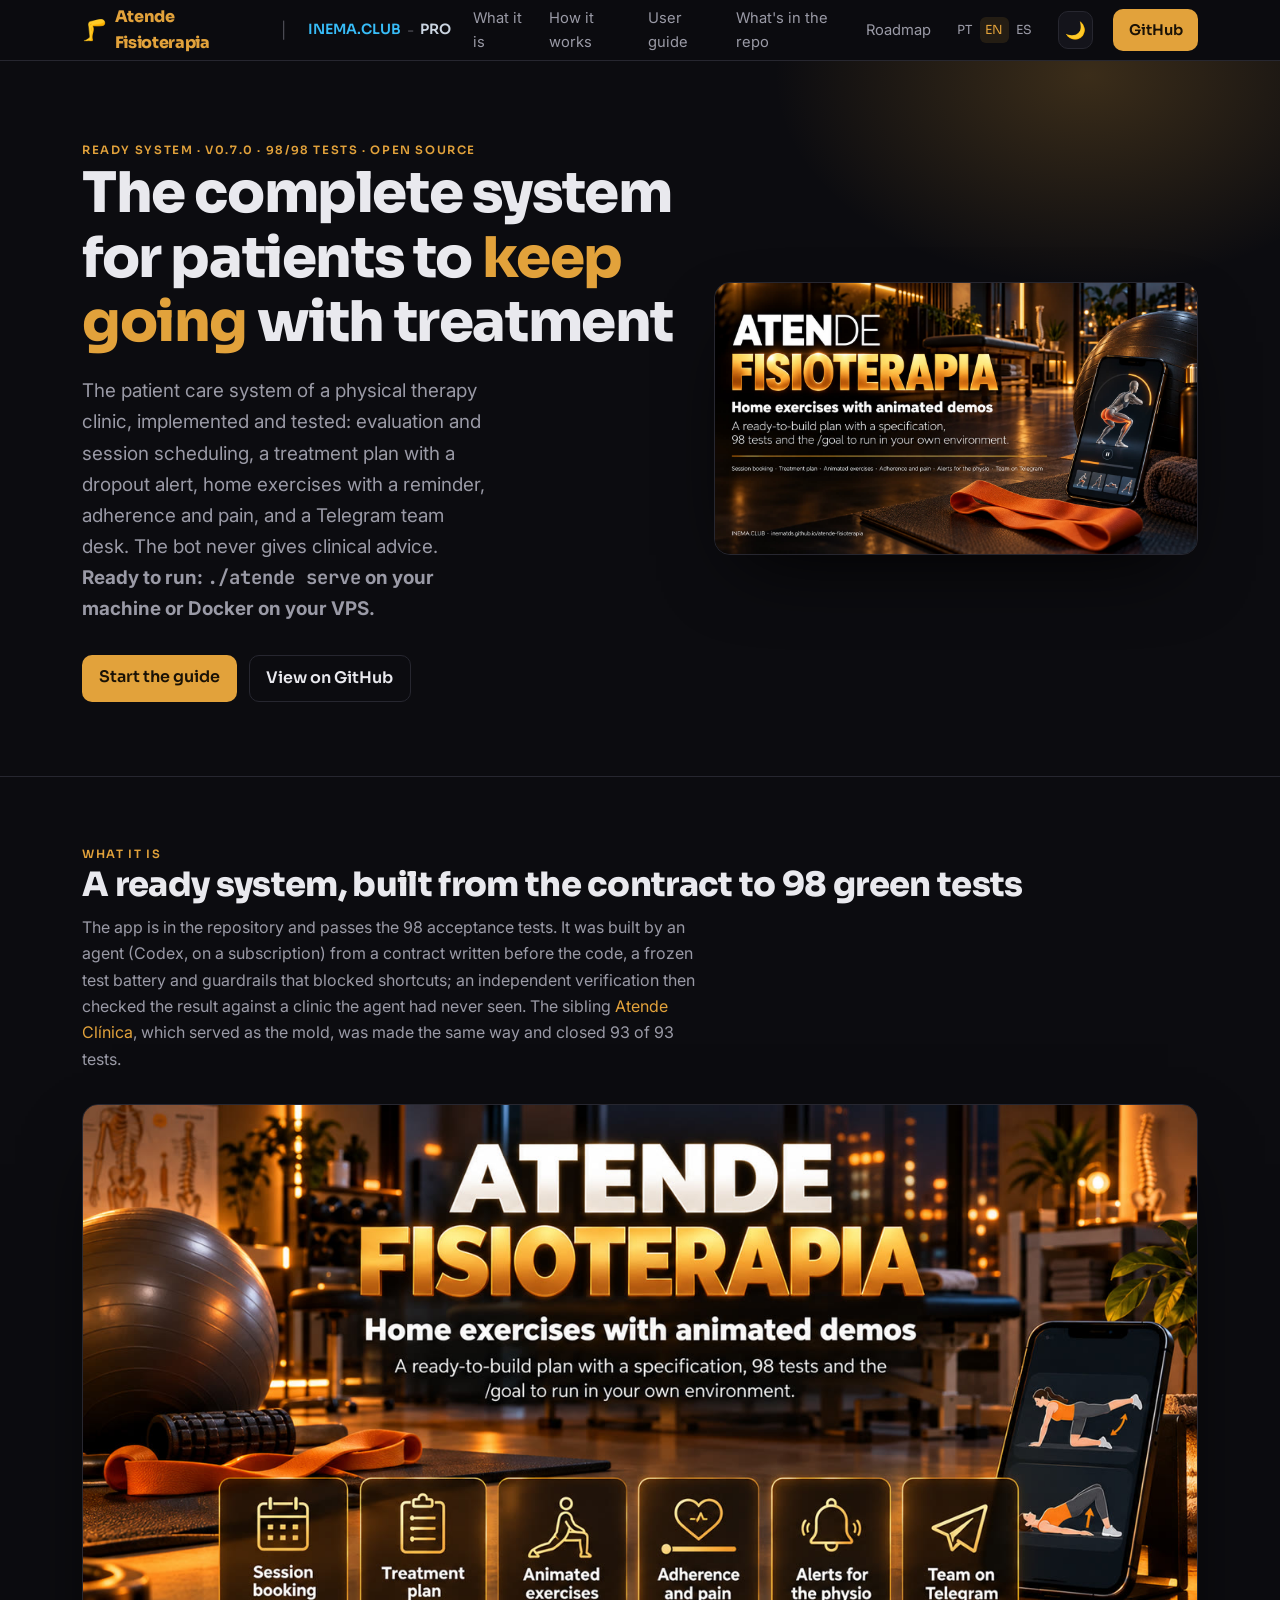
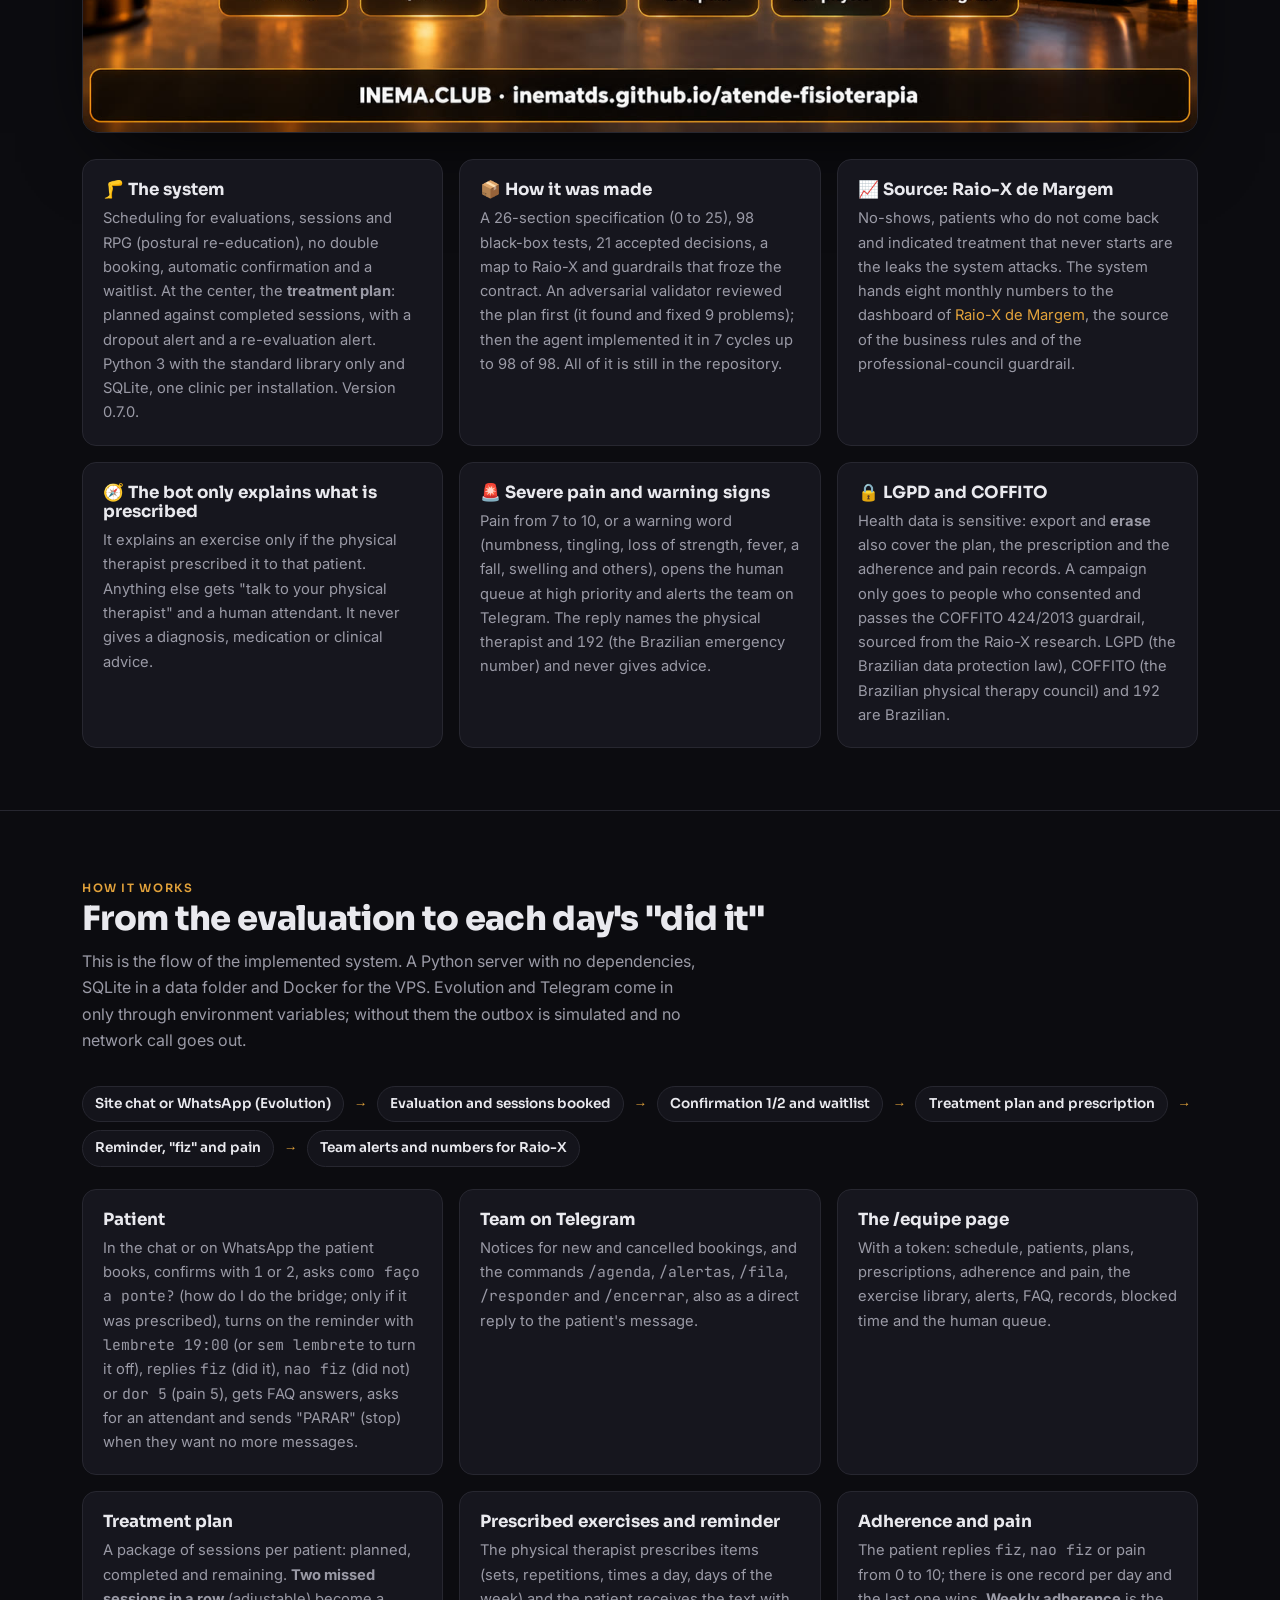
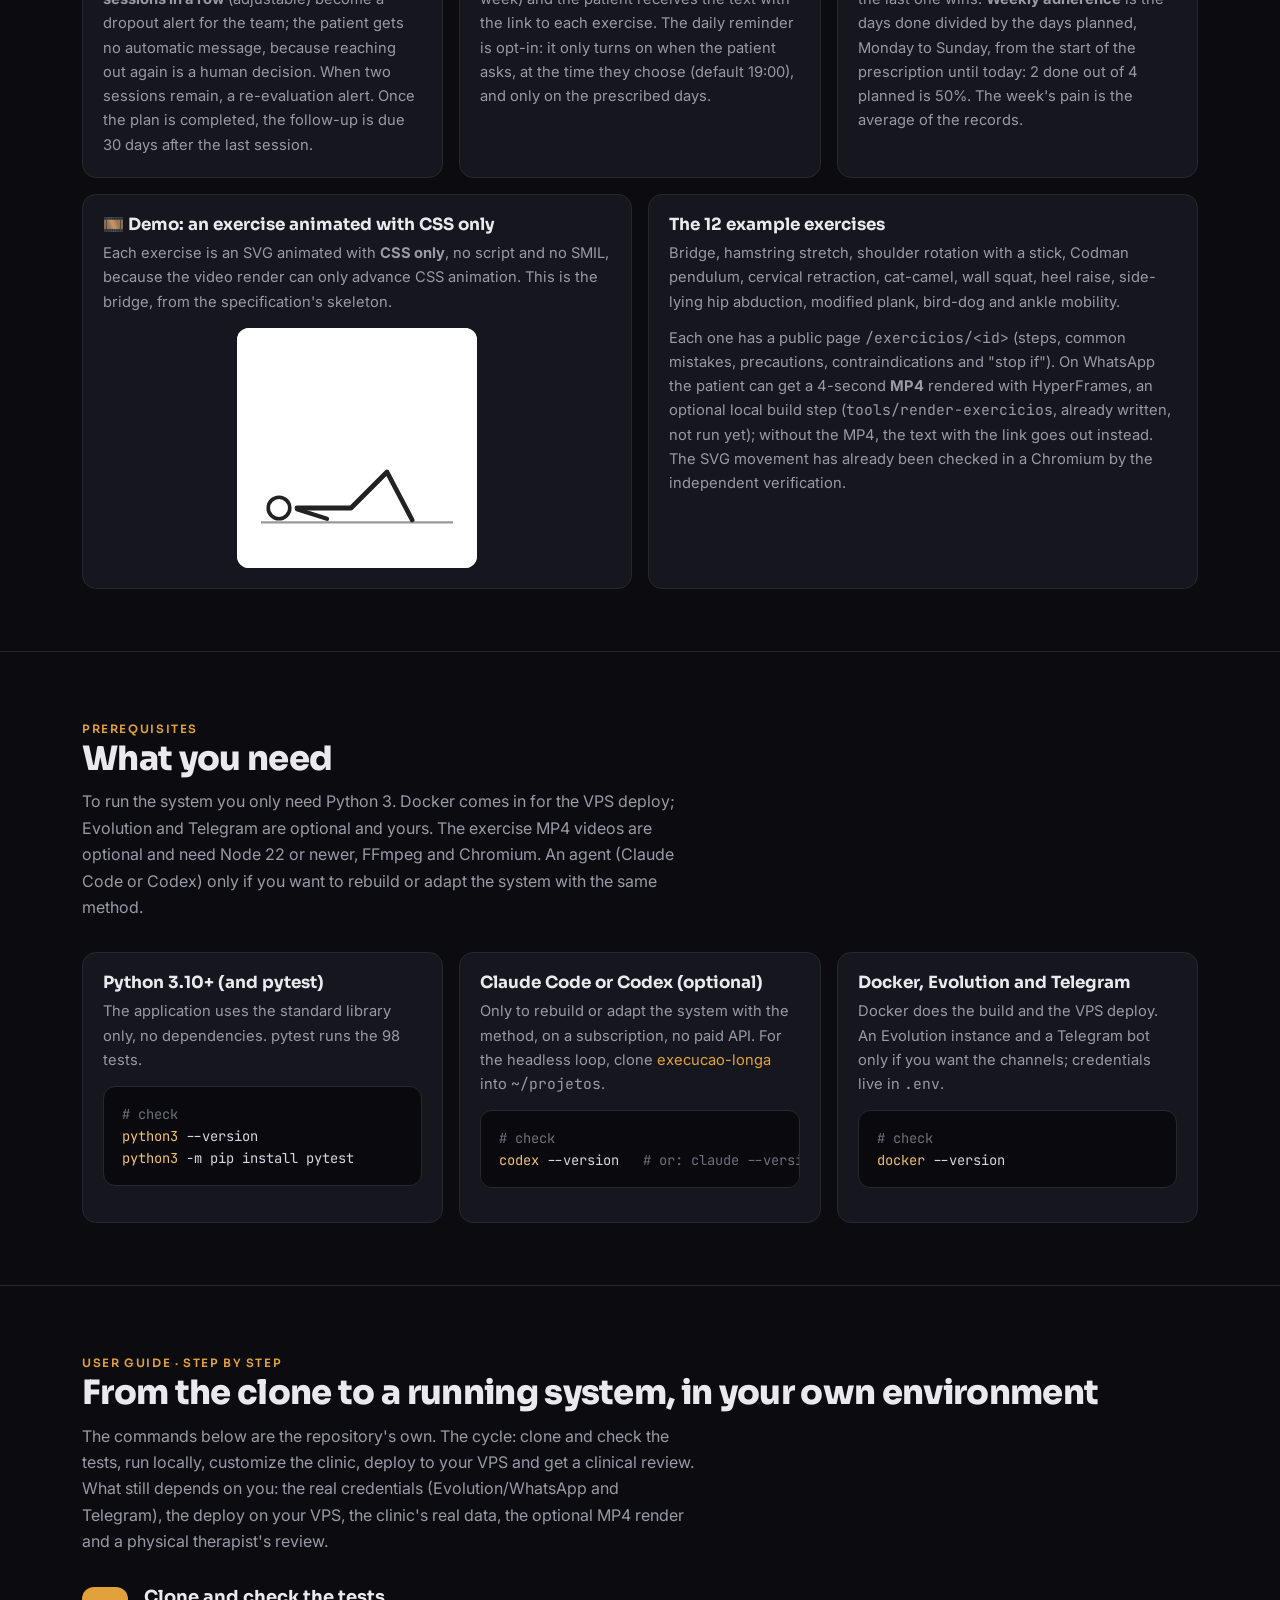
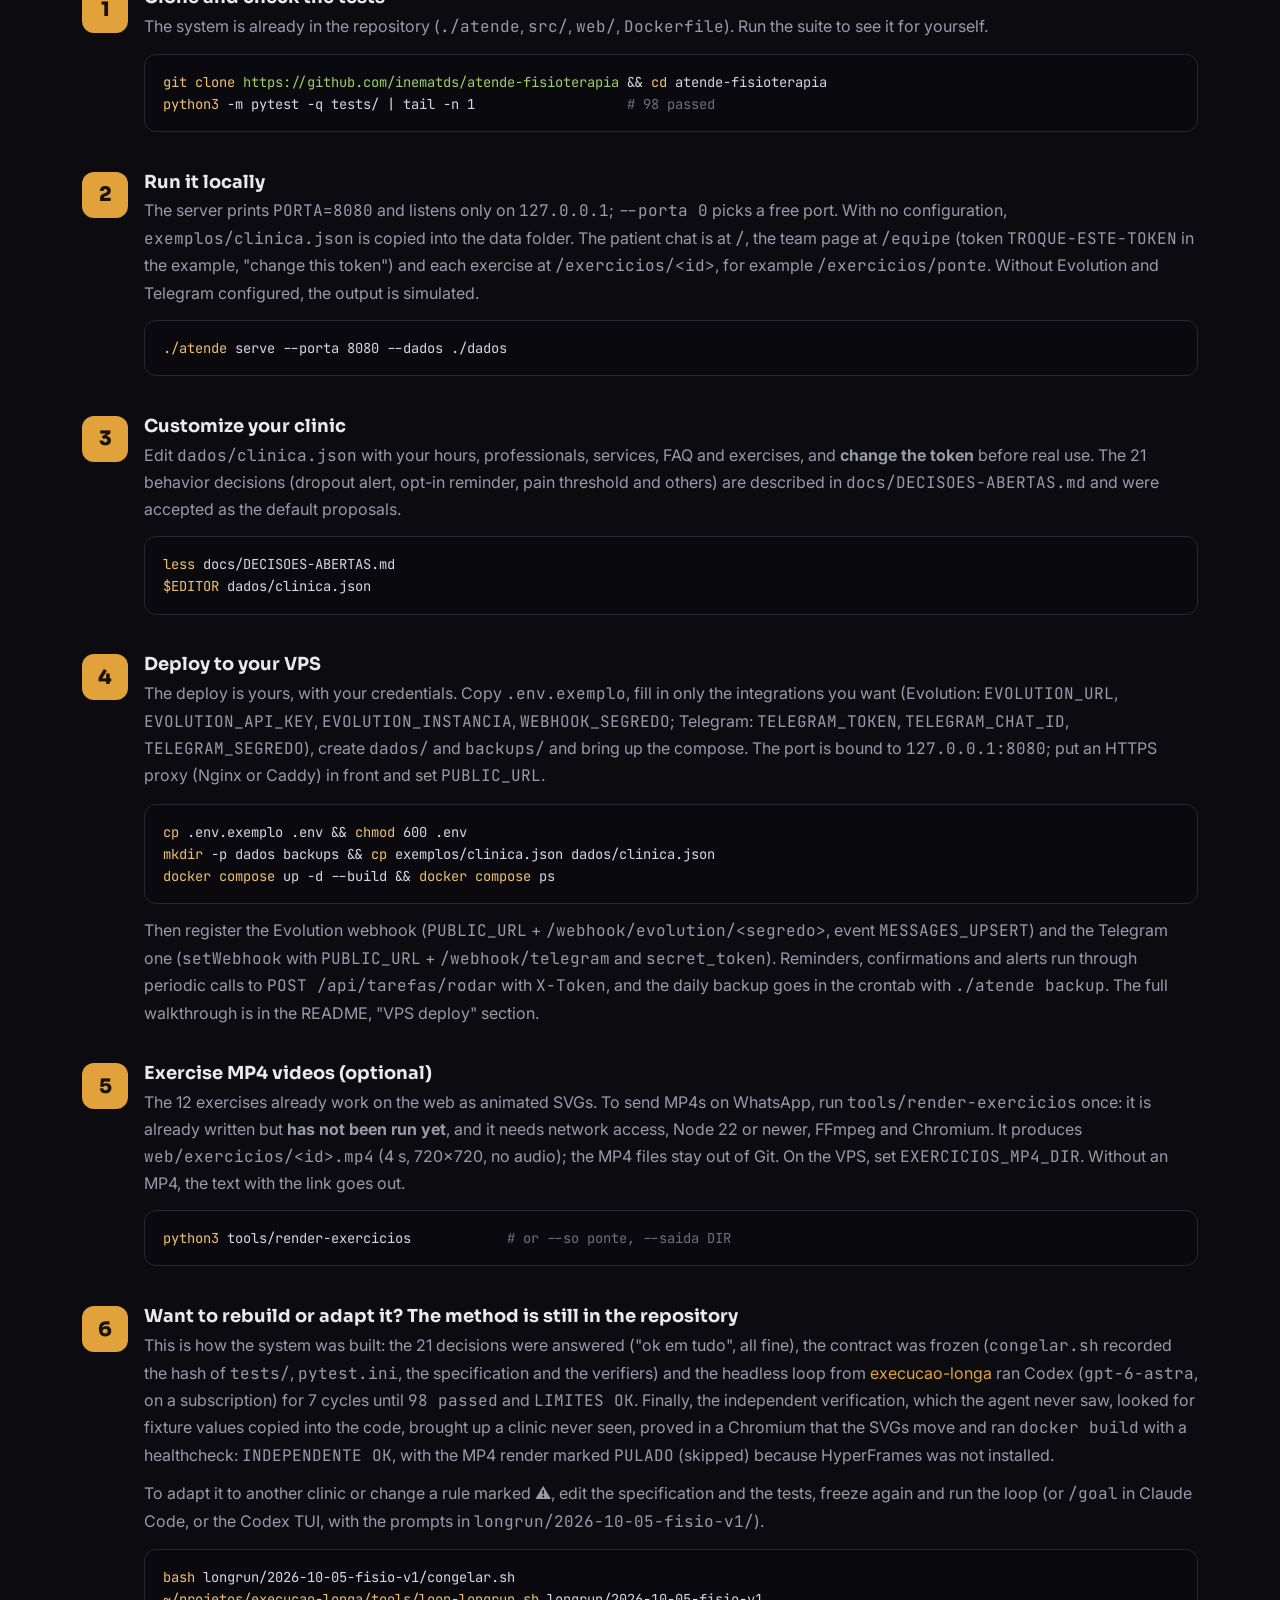
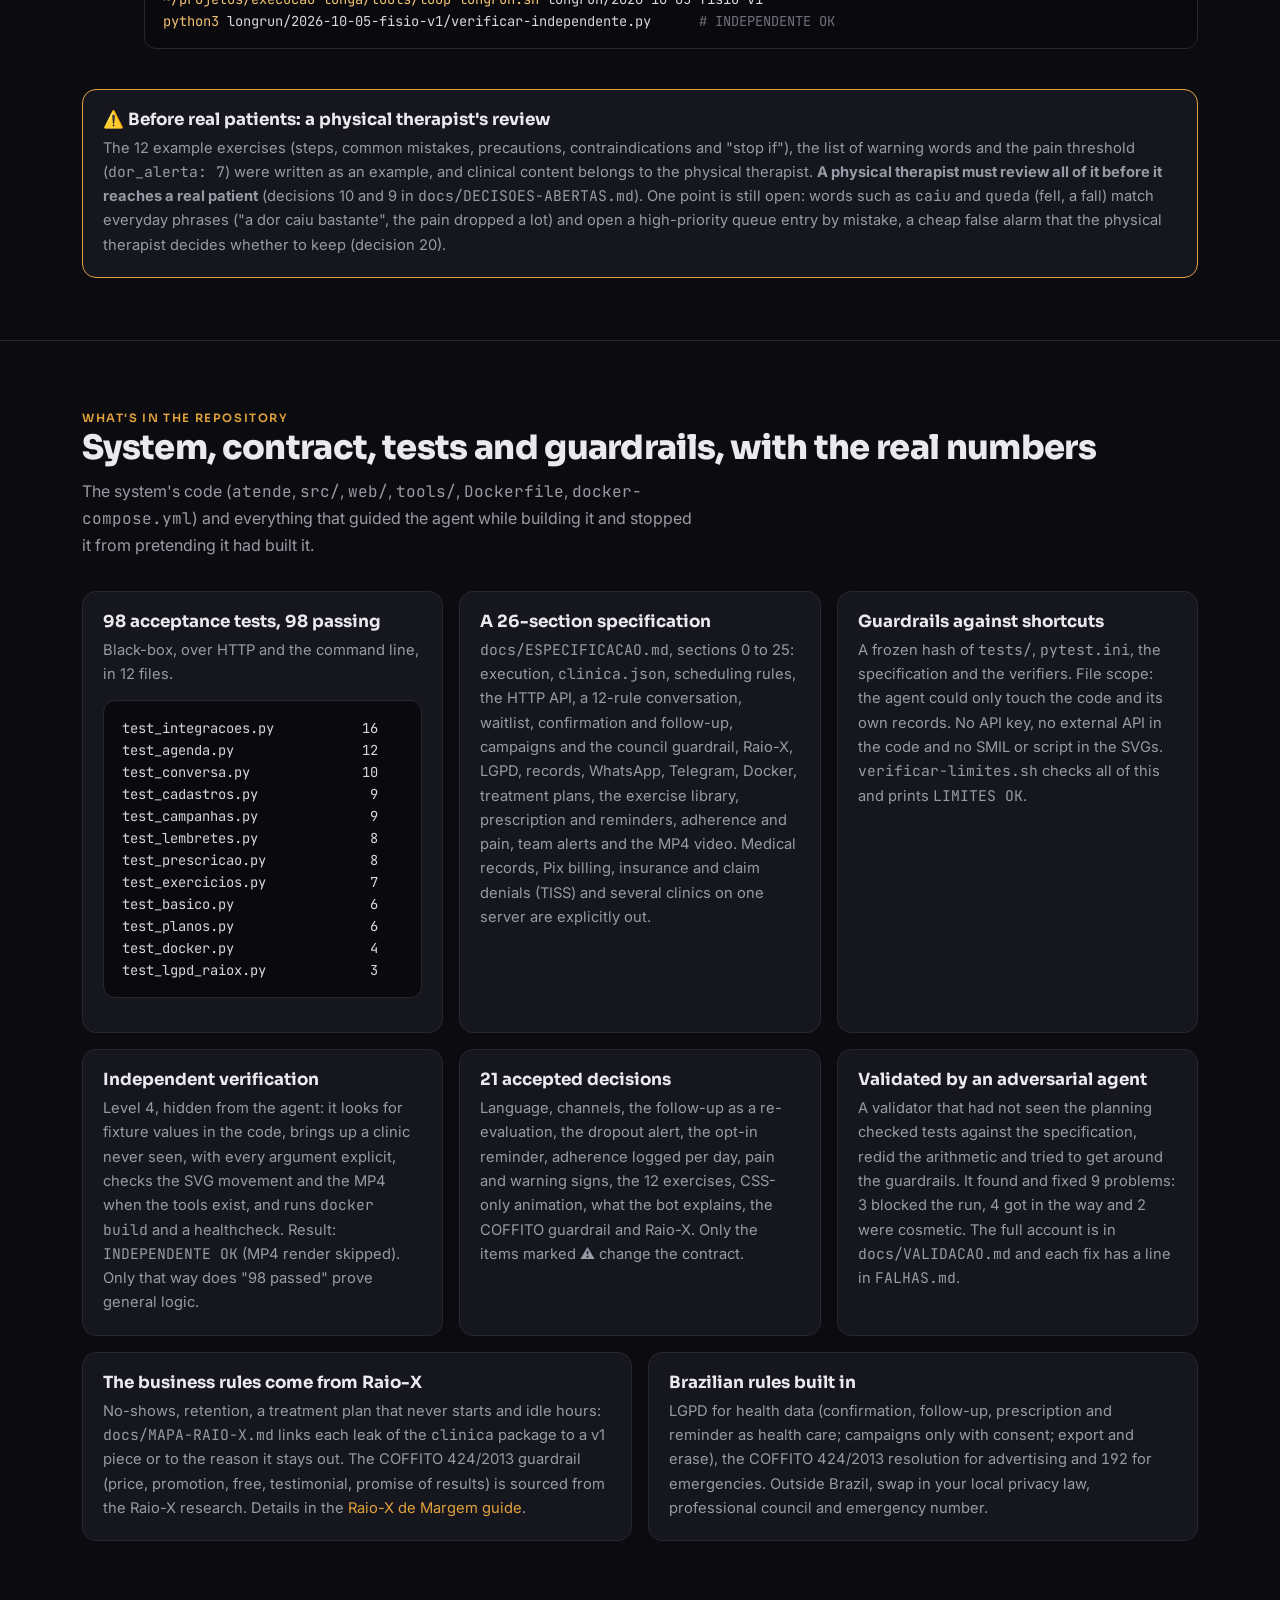
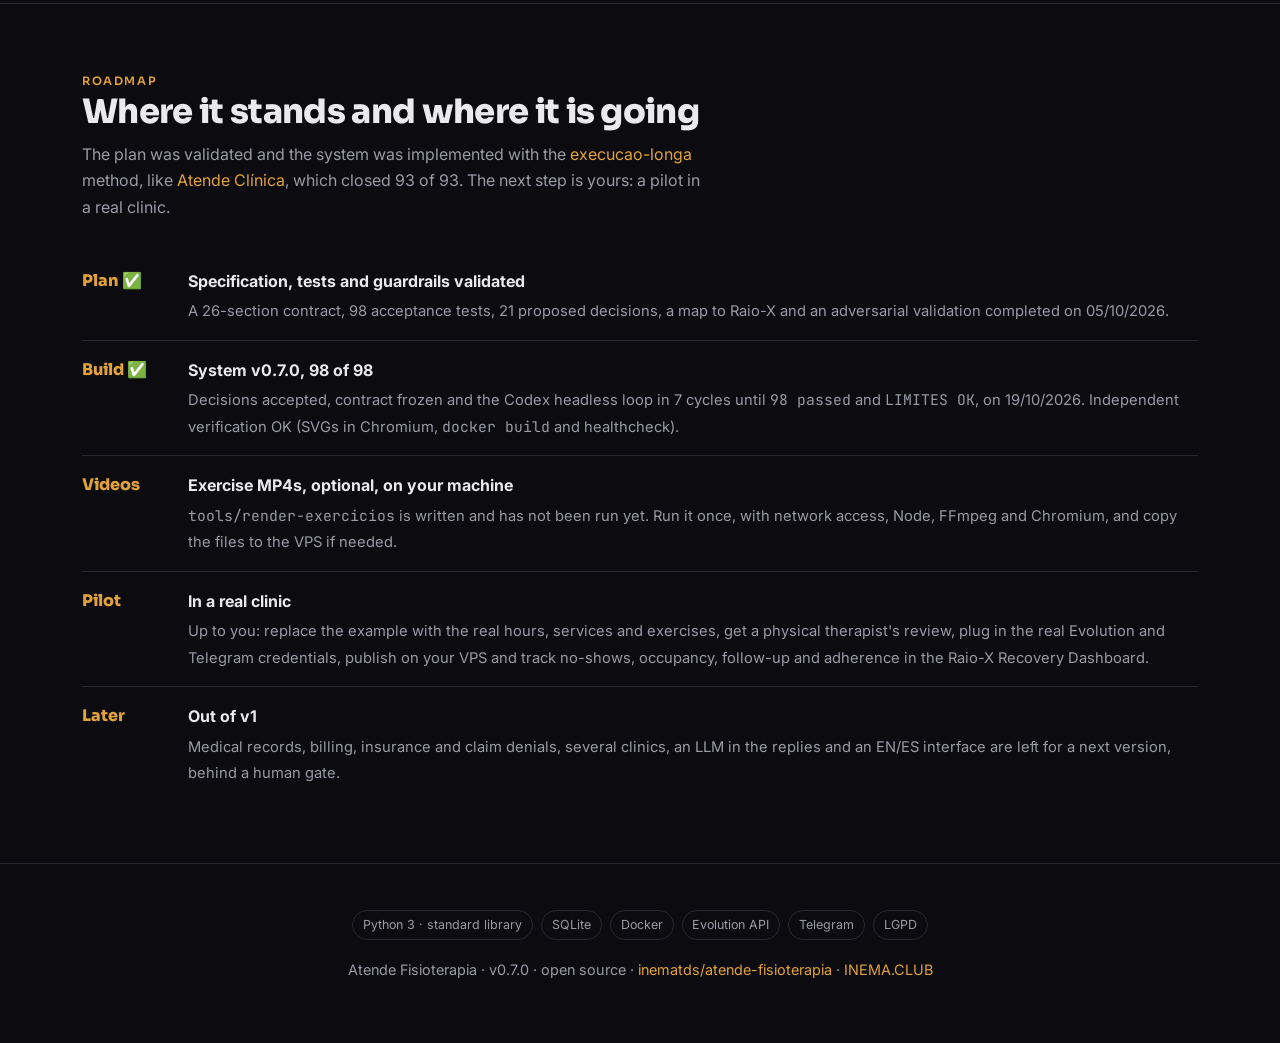
==== commit 2174bb50: "guia + README EN/ES: sistema implementado (v1) Co-Authored-By: Claude Opus 5.5 <noreply@anthropic.co" ====
--- a/guia/en/index.html
+++ b/guia/en/index.html
@@ -3,8 +3,8 @@
 <head>
 <meta charset="utf-8">
 <meta name="viewport" content="width=device-width, initial-scale=1">
-<title>Atende Fisioterapia — plan kit for a physical therapy clinic: treatment plan, animated exercises, adherence and a Telegram team desk</title>
-<meta name="description" content="Open plan kit for a physical therapy clinic patient-care system: specification, 98 acceptance tests, guardrails and prompts for an agent (Claude Code or Codex) to build it in your own environment. The system is not implemented yet.">
+<title>Atende Fisioterapia — open patient-care system for a physical therapy clinic: treatment plan, animated exercises, adherence and a Telegram team desk</title>
+<meta name="description" content="Open, ready-to-run patient-care system for a physical therapy clinic (v0.7.0, 98 of 98 tests): scheduling, treatment plan, animated home exercises, adherence and pain, WhatsApp through Evolution and a Telegram team desk. Runs locally with ./atende serve and on a VPS with Docker.">
 <link rel="alternate" hreflang="pt-BR" href="https://inematds.github.io/atende-fisioterapia/guia/">
 <link rel="alternate" hreflang="en" href="https://inematds.github.io/atende-fisioterapia/guia/en/">
 <link rel="alternate" hreflang="es" href="https://inematds.github.io/atende-fisioterapia/guia/es/">
@@ -114,7 +114,7 @@
     <a class="sec" href="#oque">What it is</a>
     <a class="sec" href="#fluxo">How it works</a>
     <a class="sec" href="#guia">User guide</a>
-    <a class="sec" href="#kit">What's in the kit</a>
+    <a class="sec" href="#kit">What's in the repo</a>
     <a class="sec" href="#roadmap">Roadmap</a>
     <span class="lang"><a href="../">PT</a><a class="on" href="./">EN</a><a href="../es/">ES</a></span>
     <button class="tgl" id="themeToggle" aria-label="Toggle theme" title="Toggle theme">🌙</button>
@@ -126,9 +126,9 @@
   <div class="glow"></div>
   <div class="wrap">
     <div>
-      <span class="chip">Plan kit · physical therapy clinic · open source</span>
-      <h1>The complete plan for patients to <span class="amb">keep going</span> with treatment</h1>
-      <p class="lead">Specification, 98 acceptance tests, guardrails and prompts for an agent to build, in your own environment, the patient care system of a physical therapy clinic: evaluation and session scheduling, a treatment plan with a dropout alert, home exercises with a reminder, adherence and pain, and a Telegram team desk. The bot never gives clinical advice. <strong>The system is not implemented yet: this repository is the plan, and you run the implementation.</strong></p>
+      <span class="chip">Ready system · v0.7.0 · 98/98 tests · open source</span>
+      <h1>The complete system for patients to <span class="amb">keep going</span> with treatment</h1>
+      <p class="lead">The patient care system of a physical therapy clinic, implemented and tested: evaluation and session scheduling, a treatment plan with a dropout alert, home exercises with a reminder, adherence and pain, and a Telegram team desk. The bot never gives clinical advice. <strong>Ready to run: <code>./atende serve</code> on your machine or Docker on your VPS.</strong></p>
       <div class="cta">
         <a class="btn" href="#guia">Start the guide</a>
         <a class="btn ghost" href="https://github.com/inematds/atende-fisioterapia" target="_blank" rel="noopener">View on GitHub</a>
@@ -140,13 +140,13 @@
 
 <section id="oque"><div class="wrap">
   <span class="chip">What it is</span>
-  <h2>A kit to hand to the agent: from the contract to 98 green tests</h2>
-  <p class="sub">There is no finished app here. There is the contract for what the app must do, the test battery that proves it and the guardrails that stop the agent from cheating. The builder is Claude Code or Codex, running on your machine, on your subscription. The sibling <a href="https://inematds.github.io/atende-clinica/guia/en/" target="_blank" rel="noopener">Atende Clínica</a>, which served as the mold, was made exactly this way and closed 93 of 93 tests.</p>
+  <h2>A ready system, built from the contract to 98 green tests</h2>
+  <p class="sub">The app is in the repository and passes the 98 acceptance tests. It was built by an agent (Codex, on a subscription) from a contract written before the code, a frozen test battery and guardrails that blocked shortcuts; an independent verification then checked the result against a clinic the agent had never seen. The sibling <a href="https://inematds.github.io/atende-clinica/guia/en/" target="_blank" rel="noopener">Atende Clínica</a>, which served as the mold, was made the same way and closed 93 of 93 tests.</p>
   <figure style="margin:0 0 26px;border-radius:16px;overflow:hidden;border:1px solid var(--line);box-shadow:0 30px 80px -30px #000"><img src="../assets/banner-grade-en.jpg" alt="Treatment plan with a dropout alert, animated home exercises, opt-in reminder, adherence and pain, clinical alert with 192, LGPD for health data and a Telegram team desk" loading="lazy" style="width:100%;display:block"></figure>
   <div class="grid g3">
-    <div class="card"><h3>🦵 The system the plan produces</h3><p>Scheduling for evaluations, sessions and RPG (postural re-education), no double booking, automatic confirmation and a waitlist. At the center, the <strong>treatment plan</strong>: planned against completed sessions, with a dropout alert and a re-evaluation alert. Python 3 with the standard library only and SQLite, one clinic per installation.</p></div>
-    <div class="card"><h3>📦 The kit</h3><p>A 26-section specification (0 to 25), 98 black-box tests, 21 decisions already proposed, a map to Raio-X, prompts for <code>/goal</code> and for the headless loop, and the guardrails that freeze the contract. An adversarial validator already went through everything and found 9 problems, 3 of which would have blocked an honest implementer.</p></div>
-    <div class="card"><h3>📈 Source: Raio-X de Margem</h3><p>No-shows, patients who do not come back and indicated treatment that never starts are the leaks the plan attacks. The system hands eight monthly numbers to the dashboard of <a href="https://inematds.github.io/raio-x-margem/guia/en/" target="_blank" rel="noopener">Raio-X de Margem</a>, the source of the business rules and of the professional-council guardrail.</p></div>
+    <div class="card"><h3>🦵 The system</h3><p>Scheduling for evaluations, sessions and RPG (postural re-education), no double booking, automatic confirmation and a waitlist. At the center, the <strong>treatment plan</strong>: planned against completed sessions, with a dropout alert and a re-evaluation alert. Python 3 with the standard library only and SQLite, one clinic per installation. Version 0.7.0.</p></div>
+    <div class="card"><h3>📦 How it was made</h3><p>A 26-section specification (0 to 25), 98 black-box tests, 21 accepted decisions, a map to Raio-X and guardrails that froze the contract. An adversarial validator reviewed the plan first (it found and fixed 9 problems); then the agent implemented it in 7 cycles up to 98 of 98. All of it is still in the repository.</p></div>
+    <div class="card"><h3>📈 Source: Raio-X de Margem</h3><p>No-shows, patients who do not come back and indicated treatment that never starts are the leaks the system attacks. The system hands eight monthly numbers to the dashboard of <a href="https://inematds.github.io/raio-x-margem/guia/en/" target="_blank" rel="noopener">Raio-X de Margem</a>, the source of the business rules and of the professional-council guardrail.</p></div>
   </div>
   <div class="grid g3" style="margin-top:16px">
     <div class="card"><h3>🧭 The bot only explains what is prescribed</h3><p>It explains an exercise only if the physical therapist prescribed it to that patient. Anything else gets "talk to your physical therapist" and a human attendant. It never gives a diagnosis, medication or clinical advice.</p></div>
@@ -158,7 +158,7 @@
 <section id="fluxo"><div class="wrap">
   <span class="chip">How it works</span>
   <h2>From the evaluation to each day's "did it"</h2>
-  <p class="sub">This is the flow of the planned system, what the agent will build. A Python server with no dependencies, SQLite in a data folder and Docker for the VPS. Evolution and Telegram come in only through environment variables; without them the outbox is simulated and no network call goes out.</p>
+  <p class="sub">This is the flow of the implemented system. A Python server with no dependencies, SQLite in a data folder and Docker for the VPS. Evolution and Telegram come in only through environment variables; without them the outbox is simulated and no network call goes out.</p>
   <div class="flow">
     <span>Site chat or WhatsApp (Evolution)</span><span class="arr">→</span>
     <span>Evaluation and sessions booked</span><span class="arr">→</span>
@@ -195,102 +195,83 @@
       </svg></div>
     <div class="card"><h3>The 12 example exercises</h3>
       <p>Bridge, hamstring stretch, shoulder rotation with a stick, Codman pendulum, cervical retraction, cat-camel, wall squat, heel raise, side-lying hip abduction, modified plank, bird-dog and ankle mobility.</p>
-      <p style="margin-top:.8em">Each one has a public page <code>/exercicios/&lt;id&gt;</code> (steps, common mistakes, precautions, contraindications and "stop if"). On WhatsApp the patient gets a 4-second <strong>MP4</strong> rendered with HyperFrames, a local build step (<code>tools/render-exercicios</code>); without the MP4, the link goes out instead. The movement is checked at level 4 by <code>verificar-independente.py</code>, which prints <code>PULADO</code> (skipped) when the tool is missing.</p></div>
+      <p style="margin-top:.8em">Each one has a public page <code>/exercicios/&lt;id&gt;</code> (steps, common mistakes, precautions, contraindications and "stop if"). On WhatsApp the patient can get a 4-second <strong>MP4</strong> rendered with HyperFrames, an optional local build step (<code>tools/render-exercicios</code>, already written, not run yet); without the MP4, the text with the link goes out instead. The SVG movement has already been checked in a Chromium by the independent verification.</p></div>
   </div>
 </div></section>
 
 <section id="pre"><div class="wrap">
   <span class="chip">Prerequisites</span>
   <h2>What you need</h2>
-  <p class="sub">To run the plan you only need Python for the tests and an agent logged in through a subscription. Docker only comes in at the final verification and the deploy; Evolution and Telegram are optional and yours. For the exercise videos, Node 22 or newer, FFmpeg and Chromium.</p>
+  <p class="sub">To run the system you only need Python 3. Docker comes in for the VPS deploy; Evolution and Telegram are optional and yours. The exercise MP4 videos are optional and need Node 22 or newer, FFmpeg and Chromium. An agent (Claude Code or Codex) only if you want to rebuild or adapt the system with the same method.</p>
   <div class="grid g3">
-    <div class="card"><h3>Python 3.10+ and pytest</h3><p>The tests use pytest (a development tool). The application itself will have no dependencies.</p><pre><span class="c"># check</span>
+    <div class="card"><h3>Python 3.10+ (and pytest)</h3><p>The application uses the standard library only, no dependencies. pytest runs the 98 tests.</p><pre><span class="c"># check</span>
 <span class="k">python3</span> --version
 <span class="k">python3</span> -m pip install pytest</pre></div>
-    <div class="card"><h3>Claude Code or Codex</h3><p>On a subscription, no paid API. For the headless loop, clone <a href="https://github.com/inematds/execucao-longa" target="_blank" rel="noopener">execucao-longa</a> into <code>~/projetos</code>.</p><pre><span class="c"># check</span>
+    <div class="card"><h3>Claude Code or Codex (optional)</h3><p>Only to rebuild or adapt the system with the method, on a subscription, no paid API. For the headless loop, clone <a href="https://github.com/inematds/execucao-longa" target="_blank" rel="noopener">execucao-longa</a> into <code>~/projetos</code>.</p><pre><span class="c"># check</span>
 <span class="k">codex</span> --version   <span class="c"># or: claude --version</span></pre></div>
-    <div class="card"><h3>Docker, Evolution and Telegram</h3><p>Docker does the final build and the VPS deploy. An Evolution instance and a Telegram bot only if you want the channels; credentials live in <code>.env</code>.</p><pre><span class="c"># check</span>
+    <div class="card"><h3>Docker, Evolution and Telegram</h3><p>Docker does the build and the VPS deploy. An Evolution instance and a Telegram bot only if you want the channels; credentials live in <code>.env</code>.</p><pre><span class="c"># check</span>
 <span class="k">docker</span> --version</pre></div>
   </div>
 </div></section>
 
 <section id="guia"><div class="wrap">
   <span class="chip">User guide · step by step</span>
-  <h2>From the clone to the implemented system, in your own environment</h2>
-  <p class="sub">The commands below are the repository's own. The cycle: answer the decisions, freeze the contract, run the agent until <code>98 passed</code> and <code>LIMITES OK</code>, check with the independent verification, render the videos and get a clinical review.</p>
+  <h2>From the clone to a running system, in your own environment</h2>
+  <p class="sub">The commands below are the repository's own. The cycle: clone and check the tests, run locally, customize the clinic, deploy to your VPS and get a clinical review. What still depends on you: the real credentials (Evolution/WhatsApp and Telegram), the deploy on your VPS, the clinic's real data, the optional MP4 render and a physical therapist's review.</p>
 
   <div class="step"><div class="b">1</div><div>
-    <h3>Clone the repository</h3>
-    <p>There is no <code>./atende</code> yet: the repository only has the plan. Check that the suite is collected without errors and that nothing passes yet (without the implementation the tests fail or error, and that is expected).</p>
+    <h3>Clone and check the tests</h3>
+    <p>The system is already in the repository (<code>./atende</code>, <code>src/</code>, <code>web/</code>, <code>Dockerfile</code>). Run the suite to see it for yourself.</p>
 <pre><span class="k">git clone</span> <span class="s">https://github.com/inematds/atende-fisioterapia</span> && <span class="k">cd</span> atende-fisioterapia
-<span class="k">python3</span> -m pytest -q --collect-only | tail -n 1   <span class="c"># 98 tests collected</span>
-<span class="k">python3</span> -m pytest -q | tail -n 1                  <span class="c"># 23 failed, 75 errors (0 passed)</span></pre>
+<span class="k">python3</span> -m pytest -q tests/ | tail -n 1                   <span class="c"># 98 passed</span></pre>
   </div></div>
 
   <div class="step"><div class="b">2</div><div>
-    <h3>Answer the open decisions</h3>
-    <p>Read <code>docs/DECISOES-ABERTAS.md</code> (the open decisions): 21 default proposals already applied in the specification and the tests. Answering "ok em tudo" (all fine) unblocks the run. If you change anything marked ⚠ (for example the dropout alert, the list of warning words or the pain threshold), edit <code>docs/ESPECIFICACAO.md</code> and <code>tests/</code> before step 3 and check the count. For a real pilot, also replace <code>exemplos/clinica.json</code> with your hours, services, FAQ and exercises.</p>
+    <h3>Run it locally</h3>
+    <p>The server prints <code>PORTA=8080</code> and listens only on <code>127.0.0.1</code>; <code>--porta 0</code> picks a free port. With no configuration, <code>exemplos/clinica.json</code> is copied into the data folder. The patient chat is at <code>/</code>, the team page at <code>/equipe</code> (token <code>TROQUE-ESTE-TOKEN</code> in the example, "change this token") and each exercise at <code>/exercicios/&lt;id&gt;</code>, for example <code>/exercicios/ponte</code>. Without Evolution and Telegram configured, the output is simulated.</p>
+<pre><span class="k">./atende</span> serve --porta 8080 --dados ./dados</pre>
+  </div></div>
+
+  <div class="step"><div class="b">3</div><div>
+    <h3>Customize your clinic</h3>
+    <p>Edit <code>dados/clinica.json</code> with your hours, professionals, services, FAQ and exercises, and <strong>change the token</strong> before real use. The 21 behavior decisions (dropout alert, opt-in reminder, pain threshold and others) are described in <code>docs/DECISOES-ABERTAS.md</code> and were accepted as the default proposals.</p>
 <pre><span class="k">less</span> docs/DECISOES-ABERTAS.md
-<span class="k">python3</span> -m pytest -q --collect-only | tail -n 1</pre>
-  </div></div>
-
-  <div class="step"><div class="b">3</div><div>
-    <h3>Freeze the contract</h3>
-    <p>With a clean <code>git status</code>, the script writes the hash of <code>tests/</code>, <code>pytest.ini</code>, the specification and the verifiers to <code>hash-congelado.txt</code> and makes a commit. From then on, any change to the tests is detected.</p>
-<pre><span class="k">git status</span>
-<span class="k">bash</span> longrun/2026-10-05-fisio-v1/congelar.sh</pre>
+<span class="k">$EDITOR</span> dados/clinica.json</pre>
   </div></div>
 
   <div class="step"><div class="b">4</div><div>
-    <h3>Run the agent (pick one path)</h3>
-    <p><strong>a) Headless loop with Codex (recommended).</strong> <code>loop.env</code> sets 20 cycles of 30 min, 8 GB per cycle, a stop after 3 cycles with no progress, the <code>gpt-6-astra</code> model and <code>CODEX_ARGS="-c sandbox_workspace_write.network_access=true"</code>: without it the Codex sandbox blocks the tests' local server.</p>
-<pre><span class="k">~/projetos/execucao-longa/tools/loop-longrun.sh</span> longrun/2026-10-05-fisio-v1</pre>
-    <p><strong>b) <code>/goal</code> in Claude Code.</strong> Open a new Claude Code session in the project folder and follow <code>longrun/2026-10-05-fisio-v1/prompt-goal-claude.md</code>: paste the <code>/goal</code> condition (the output must show <code>98 passed</code> and <code>LIMITES OK</code>) and, as the first message, the block from <code>prompt-goal-codex.md</code> starting at <code>RESULTADO:</code>.</p>
-<pre><span class="k">claude</span>   <span class="c"># new session, inside atende-fisioterapia</span></pre>
-    <p><strong>c) Codex TUI.</strong> Paste the contents of <code>longrun/2026-10-05-fisio-v1/prompt-goal-codex.md</code>.</p>
-<pre><span class="k">codex</span> -c sandbox_workspace_write.network_access=true</pre>
+    <h3>Deploy to your VPS</h3>
+    <p>The deploy is yours, with your credentials. Copy <code>.env.exemplo</code>, fill in only the integrations you want (Evolution: <code>EVOLUTION_URL</code>, <code>EVOLUTION_API_KEY</code>, <code>EVOLUTION_INSTANCIA</code>, <code>WEBHOOK_SEGREDO</code>; Telegram: <code>TELEGRAM_TOKEN</code>, <code>TELEGRAM_CHAT_ID</code>, <code>TELEGRAM_SEGREDO</code>), create <code>dados/</code> and <code>backups/</code> and bring up the compose. The port is bound to <code>127.0.0.1:8080</code>; put an HTTPS proxy (Nginx or Caddy) in front and set <code>PUBLIC_URL</code>.</p>
+<pre><span class="k">cp</span> .env.exemplo .env && <span class="k">chmod</span> 600 .env
+<span class="k">mkdir</span> -p dados backups && <span class="k">cp</span> exemplos/clinica.json dados/clinica.json
+<span class="k">docker compose</span> up -d --build && <span class="k">docker compose</span> ps</pre>
+    <p>Then register the Evolution webhook (<code>PUBLIC_URL</code> + <code>/webhook/evolution/&lt;segredo&gt;</code>, event <code>MESSAGES_UPSERT</code>) and the Telegram one (<code>setWebhook</code> with <code>PUBLIC_URL</code> + <code>/webhook/telegram</code> and <code>secret_token</code>). Reminders, confirmations and alerts run through periodic calls to <code>POST /api/tarefas/rodar</code> with <code>X-Token</code>, and the daily backup goes in the crontab with <code>./atende backup</code>. The full walkthrough is in the README, "VPS deploy" section.</p>
   </div></div>
 
   <div class="step"><div class="b">5</div><div>
-    <h3>Follow along</h3>
-    <p>In the loop, <code>loop.log</code> shows each cycle and <code>progress.md</code> has one line per checkpoint. The loop's exit code says what happened: <code>0</code> done (the final test passed), <code>1</code> cycle cap reached, <code>2</code> stopped after 3 cycles with no progress, <code>3</code> another loop is already running in the folder. A test that conflicts with the specification goes to <code>failures.md</code>: it is a human gate, and the agent must not adjust a test or the specification.</p>
-<pre><span class="k">tail</span> -f longrun/2026-10-05-fisio-v1/loop.log
-<span class="k">cat</span> longrun/2026-10-05-fisio-v1/state.md</pre>
+    <h3>Exercise MP4 videos (optional)</h3>
+    <p>The 12 exercises already work on the web as animated SVGs. To send MP4s on WhatsApp, run <code>tools/render-exercicios</code> once: it is already written but <strong>has not been run yet</strong>, and it needs network access, Node 22 or newer, FFmpeg and Chromium. It produces <code>web/exercicios/&lt;id&gt;.mp4</code> (4 s, 720×720, no audio); the MP4 files stay out of Git. On the VPS, set <code>EXERCICIOS_MP4_DIR</code>. Without an MP4, the text with the link goes out.</p>
+<pre><span class="k">python3</span> tools/render-exercicios            <span class="c"># or --so ponte, --saida DIR</span></pre>
   </div></div>
 
   <div class="step"><div class="b">6</div><div>
-    <h3>Check with the independent verification</h3>
-    <p>When the agent says "done", run the three commands. The last one the agent has never seen: it looks for fixture values copied into the code, brings up a clinic it has never seen (another schedule step, another pain threshold, another clock, exercises with other texts), opens 3 SVGs in a Chromium to prove they move, renders an MP4 with HyperFrames and runs <code>docker build</code> with a healthcheck. Without Chromium or without HyperFrames those stages come out as <code>PULADO</code> (skipped), never as OK; Docker is mandatory. Then open <code>/</code>, <code>/equipe</code> and <code>/exercicios/ponte</code> in the browser.</p>
-<pre><span class="k">python3</span> -m pytest -q tests/                                         <span class="c"># 98 passed</span>
-<span class="k">bash</span> longrun/2026-10-05-fisio-v1/verificar-limites.sh               <span class="c"># LIMITES OK</span>
+    <h3>Want to rebuild or adapt it? The method is still in the repository</h3>
+    <p>This is how the system was built: the 21 decisions were answered ("ok em tudo", all fine), the contract was frozen (<code>congelar.sh</code> recorded the hash of <code>tests/</code>, <code>pytest.ini</code>, the specification and the verifiers) and the headless loop from <a href="https://inematds.github.io/execucao-longa/guia/en/" target="_blank" rel="noopener">execucao-longa</a> ran Codex (<code>gpt-6-astra</code>, on a subscription) for 7 cycles until <code>98 passed</code> and <code>LIMITES OK</code>. Finally, the independent verification, which the agent never saw, looked for fixture values copied into the code, brought up a clinic never seen, proved in a Chromium that the SVGs move and ran <code>docker build</code> with a healthcheck: <code>INDEPENDENTE OK</code>, with the MP4 render marked <code>PULADO</code> (skipped) because HyperFrames was not installed.</p>
+    <p>To adapt it to another clinic or change a rule marked ⚠, edit the specification and the tests, freeze again and run the loop (or <code>/goal</code> in Claude Code, or the Codex TUI, with the prompts in <code>longrun/2026-10-05-fisio-v1/</code>).</p>
+<pre><span class="k">bash</span> longrun/2026-10-05-fisio-v1/congelar.sh
+<span class="k">~/projetos/execucao-longa/tools/loop-longrun.sh</span> longrun/2026-10-05-fisio-v1
 <span class="k">python3</span> longrun/2026-10-05-fisio-v1/verificar-independente.py      <span class="c"># INDEPENDENTE OK</span></pre>
   </div></div>
 
-  <div class="step"><div class="b">7</div><div>
-    <h3>Render the exercise MP4 videos</h3>
-    <p>A human step, after the implementation: <code>tools/render-exercicios</code> (written by the agent) needs network access, Node 22 or newer, FFmpeg and Chromium. It produces <code>web/exercicios/&lt;id&gt;.mp4</code> (4 s, 720×720, no audio) from each SVG. The MP4 files stay out of Git; on the VPS, run the command once or copy the files into the <code>EXERCICIOS_MP4_DIR</code> folder.</p>
-<pre><span class="k">python3</span> tools/render-exercicios</pre>
-  </div></div>
-
-  <div class="step"><div class="b">8</div><div>
-    <h3>Run your clinic and deploy to the VPS</h3>
-    <p>With the system implemented, copy the example, replace <code>TROQUE-ESTE-TOKEN</code> (change this token) and start the server. The patient chat is at <code>/</code>, the team page at <code>/equipe</code> (header <code>X-Token</code>) and each exercise at <code>/exercicios/&lt;id&gt;</code>.</p>
-<pre><span class="k">mkdir</span> -p dados && <span class="k">cp</span> exemplos/clinica.json dados/clinica.json
-<span class="k">./atende</span> serve --porta 8080 --dados dados</pre>
-    <p>The deploy is yours, with your credentials, and the agent itself writes the deploy instructions as part of the goal (section 19 of the specification): <code>docker compose</code> behind an HTTPS proxy, the Evolution and Telegram webhooks, and a daily backup.</p>
-<pre><span class="k">cp</span> .env.exemplo .env && <span class="k">chmod</span> 600 .env   <span class="c"># fill in EVOLUTION_*, TELEGRAM_*, WEBHOOK_SEGREDO</span>
-<span class="k">docker compose</span> up -d --build</pre>
-  </div></div>
-
   <div class="card" style="border-color:var(--amb)"><h3>⚠️ Before real patients: a physical therapist's review</h3><p>The 12 example exercises (steps, common mistakes, precautions, contraindications and "stop if"), the list of warning words and the pain threshold (<code>dor_alerta: 7</code>) were written as an example, and clinical content belongs to the physical therapist. <strong>A physical therapist must review all of it before it reaches a real patient</strong> (decisions 10 and 9 in <code>docs/DECISOES-ABERTAS.md</code>). One point is still open: words such as <code>caiu</code> and <code>queda</code> (fell, a fall) match everyday phrases ("a dor caiu bastante", the pain dropped a lot) and open a high-priority queue entry by mistake, a cheap false alarm that the physical therapist decides whether to keep (decision 20).</p></div>
 </div></section>
 
 <section id="kit"><div class="wrap">
-  <span class="chip">What's in the kit</span>
-  <h2>Contract, tests and guardrails, with the real numbers</h2>
-  <p class="sub">Everything the agent needs to build, and everything that stops it from pretending it built it.</p>
+  <span class="chip">What's in the repository</span>
+  <h2>System, contract, tests and guardrails, with the real numbers</h2>
+  <p class="sub">The system's code (<code>atende</code>, <code>src/</code>, <code>web/</code>, <code>tools/</code>, <code>Dockerfile</code>, <code>docker-compose.yml</code>) and everything that guided the agent while building it and stopped it from pretending it had built it.</p>
   <div class="grid g3">
-    <div class="card"><h3>98 acceptance tests</h3><p>Black-box, over HTTP and the command line, in 12 files.</p><pre>test_integracoes.py           16
+    <div class="card"><h3>98 acceptance tests, 98 passing</h3><p>Black-box, over HTTP and the command line, in 12 files.</p><pre>test_integracoes.py           16
 test_agenda.py                12
 test_conversa.py              10
 test_cadastros.py              9
@@ -303,9 +284,9 @@
 test_docker.py                 4
 test_lgpd_raiox.py             3</pre></div>
     <div class="card"><h3>A 26-section specification</h3><p><code>docs/ESPECIFICACAO.md</code>, sections 0 to 25: execution, <code>clinica.json</code>, scheduling rules, the HTTP API, a 12-rule conversation, waitlist, confirmation and follow-up, campaigns and the council guardrail, Raio-X, LGPD, records, WhatsApp, Telegram, Docker, treatment plans, the exercise library, prescription and reminders, adherence and pain, team alerts and the MP4 video. Medical records, Pix billing, insurance and claim denials (TISS) and several clinics on one server are explicitly out.</p></div>
-    <div class="card"><h3>Guardrails against shortcuts</h3><p>A frozen hash of <code>tests/</code>, <code>pytest.ini</code>, the specification and the verifiers. File scope: the agent only touches the code and its own records. No API key, no external API in the code and no SMIL or script in the SVGs. <code>verificar-limites.sh</code> checks all of this and prints <code>LIMITES OK</code>.</p></div>
-    <div class="card"><h3>Independent verification</h3><p>Level 4, hidden from the agent: it looks for fixture values in the code, brings up a clinic never seen, with every argument explicit, checks the SVG movement and the MP4 when the tools exist, and runs <code>docker build</code> and a healthcheck. Only that way does "98 passed" prove general logic.</p></div>
-    <div class="card"><h3>21 decisions already proposed</h3><p>Language, channels, the follow-up as a re-evaluation, the dropout alert, the opt-in reminder, adherence logged per day, pain and warning signs, the 12 exercises, CSS-only animation, what the bot explains, the COFFITO guardrail and Raio-X. Only the items marked ⚠ change the contract.</p></div>
+    <div class="card"><h3>Guardrails against shortcuts</h3><p>A frozen hash of <code>tests/</code>, <code>pytest.ini</code>, the specification and the verifiers. File scope: the agent could only touch the code and its own records. No API key, no external API in the code and no SMIL or script in the SVGs. <code>verificar-limites.sh</code> checks all of this and prints <code>LIMITES OK</code>.</p></div>
+    <div class="card"><h3>Independent verification</h3><p>Level 4, hidden from the agent: it looks for fixture values in the code, brings up a clinic never seen, with every argument explicit, checks the SVG movement and the MP4 when the tools exist, and runs <code>docker build</code> and a healthcheck. Result: <code>INDEPENDENTE OK</code> (MP4 render skipped). Only that way does "98 passed" prove general logic.</p></div>
+    <div class="card"><h3>21 accepted decisions</h3><p>Language, channels, the follow-up as a re-evaluation, the dropout alert, the opt-in reminder, adherence logged per day, pain and warning signs, the 12 exercises, CSS-only animation, what the bot explains, the COFFITO guardrail and Raio-X. Only the items marked ⚠ change the contract.</p></div>
     <div class="card"><h3>Validated by an adversarial agent</h3><p>A validator that had not seen the planning checked tests against the specification, redid the arithmetic and tried to get around the guardrails. It found and fixed 9 problems: 3 blocked the run, 4 got in the way and 2 were cosmetic. The full account is in <code>docs/VALIDACAO.md</code> and each fix has a line in <code>FALHAS.md</code>.</p></div>
   </div>
   <div class="grid g2" style="margin-top:16px">
@@ -317,18 +298,18 @@
 <section id="roadmap"><div class="wrap">
   <span class="chip">Roadmap</span>
   <h2>Where it stands and where it is going</h2>
-  <p class="sub">The plan is ready and validated. The implementation does not exist yet: it is born when you run <code>/goal</code> or the loop, using the <a href="https://inematds.github.io/execucao-longa/guia/en/" target="_blank" rel="noopener">execucao-longa</a> method. <a href="https://inematds.github.io/atende-clinica/guia/en/" target="_blank" rel="noopener">Atende Clínica</a> took the same path and closed 93 of 93.</p>
+  <p class="sub">The plan was validated and the system was implemented with the <a href="https://inematds.github.io/execucao-longa/guia/en/" target="_blank" rel="noopener">execucao-longa</a> method, like <a href="https://inematds.github.io/atende-clinica/guia/en/" target="_blank" rel="noopener">Atende Clínica</a>, which closed 93 of 93. The next step is yours: a pilot in a real clinic.</p>
   <div class="phase"><div class="tag">Plan ✅</div><div class="d"><strong>Specification, tests and guardrails validated</strong><span>A 26-section contract, 98 acceptance tests, 21 proposed decisions, a map to Raio-X and an adversarial validation completed on 05/10/2026.</span></div></div>
-  <div class="phase"><div class="tag">Build</div><div class="d"><strong>You run /goal or the loop</strong><span>Answer the decisions, freeze the contract and let the agent work until <code>98 passed</code> and <code>LIMITES OK</code>, then the independent verification. Today the system is not implemented.</span></div></div>
-  <div class="phase"><div class="tag">Videos</div><div class="d"><strong>Exercise MP4s, on your machine</strong><span>Run <code>tools/render-exercicios</code> once, with network access, Node, FFmpeg and Chromium, and copy the files to the VPS if needed.</span></div></div>
-  <div class="phase"><div class="tag">Pilot</div><div class="d"><strong>In a real clinic</strong><span>Replace the example with the real hours, services and exercises, get a physical therapist's review, publish on the VPS and track no-shows, occupancy, follow-up and adherence in the Raio-X Recovery Dashboard.</span></div></div>
+  <div class="phase"><div class="tag">Build ✅</div><div class="d"><strong>System v0.7.0, 98 of 98</strong><span>Decisions accepted, contract frozen and the Codex headless loop in 7 cycles until <code>98 passed</code> and <code>LIMITES OK</code>, on 19/10/2026. Independent verification OK (SVGs in Chromium, <code>docker build</code> and healthcheck).</span></div></div>
+  <div class="phase"><div class="tag">Videos</div><div class="d"><strong>Exercise MP4s, optional, on your machine</strong><span><code>tools/render-exercicios</code> is written and has not been run yet. Run it once, with network access, Node, FFmpeg and Chromium, and copy the files to the VPS if needed.</span></div></div>
+  <div class="phase"><div class="tag">Pilot</div><div class="d"><strong>In a real clinic</strong><span>Up to you: replace the example with the real hours, services and exercises, get a physical therapist's review, plug in the real Evolution and Telegram credentials, publish on your VPS and track no-shows, occupancy, follow-up and adherence in the Raio-X Recovery Dashboard.</span></div></div>
   <div class="phase"><div class="tag">Later</div><div class="d"><strong>Out of v1</strong><span>Medical records, billing, insurance and claim denials, several clinics, an LLM in the replies and an EN/ES interface are left for a next version, behind a human gate.</span></div></div>
 </div></section>
 
 <footer>
   <div class="wrap">
     <div class="pill">Python 3 · standard library</div><div class="pill">SQLite</div><div class="pill">Docker</div><div class="pill">Evolution API</div><div class="pill">Telegram</div><div class="pill">LGPD</div>
-    <p style="margin-top:18px">Atende Fisioterapia · open plan kit ·
+    <p style="margin-top:18px">Atende Fisioterapia · v0.7.0 · open source ·
       <a href="https://github.com/inematds/atende-fisioterapia">inematds/atende-fisioterapia</a> ·
       <a href="https://inema.club">INEMA.CLUB</a></p>
   </div>
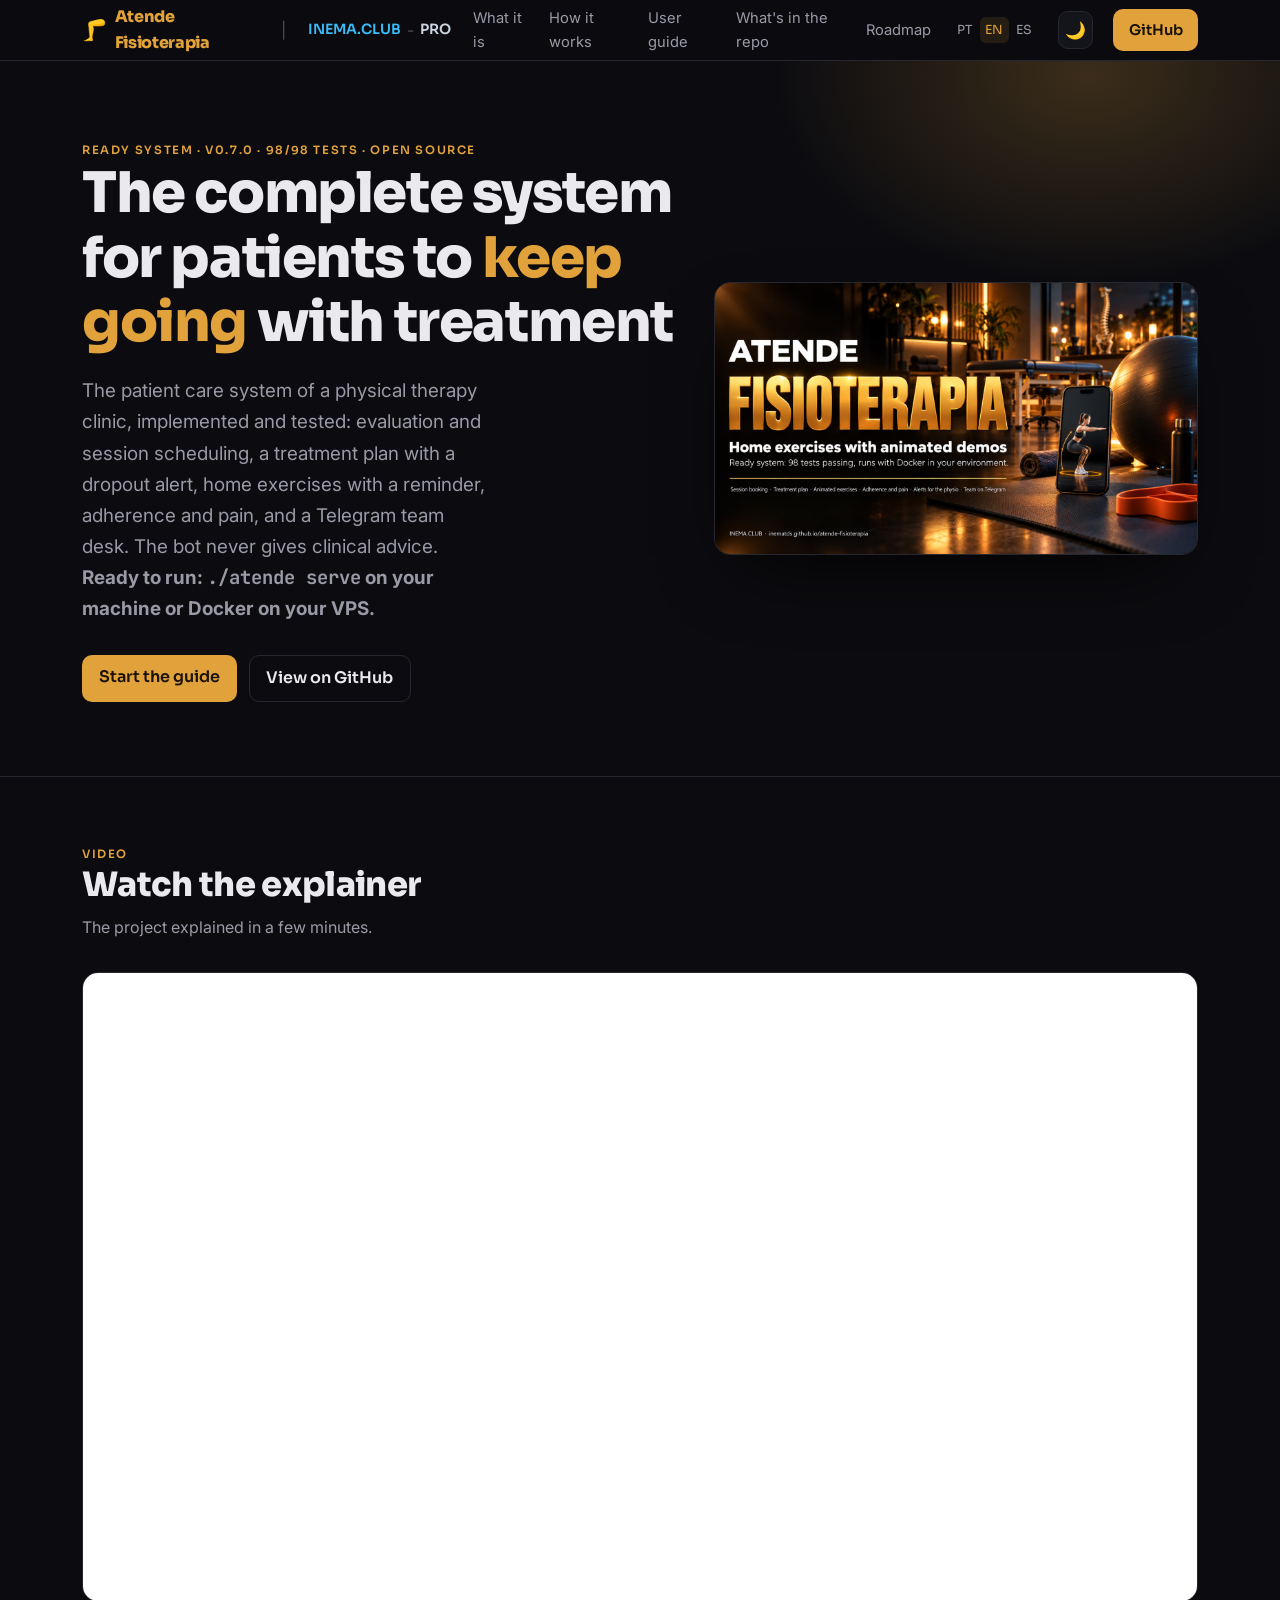
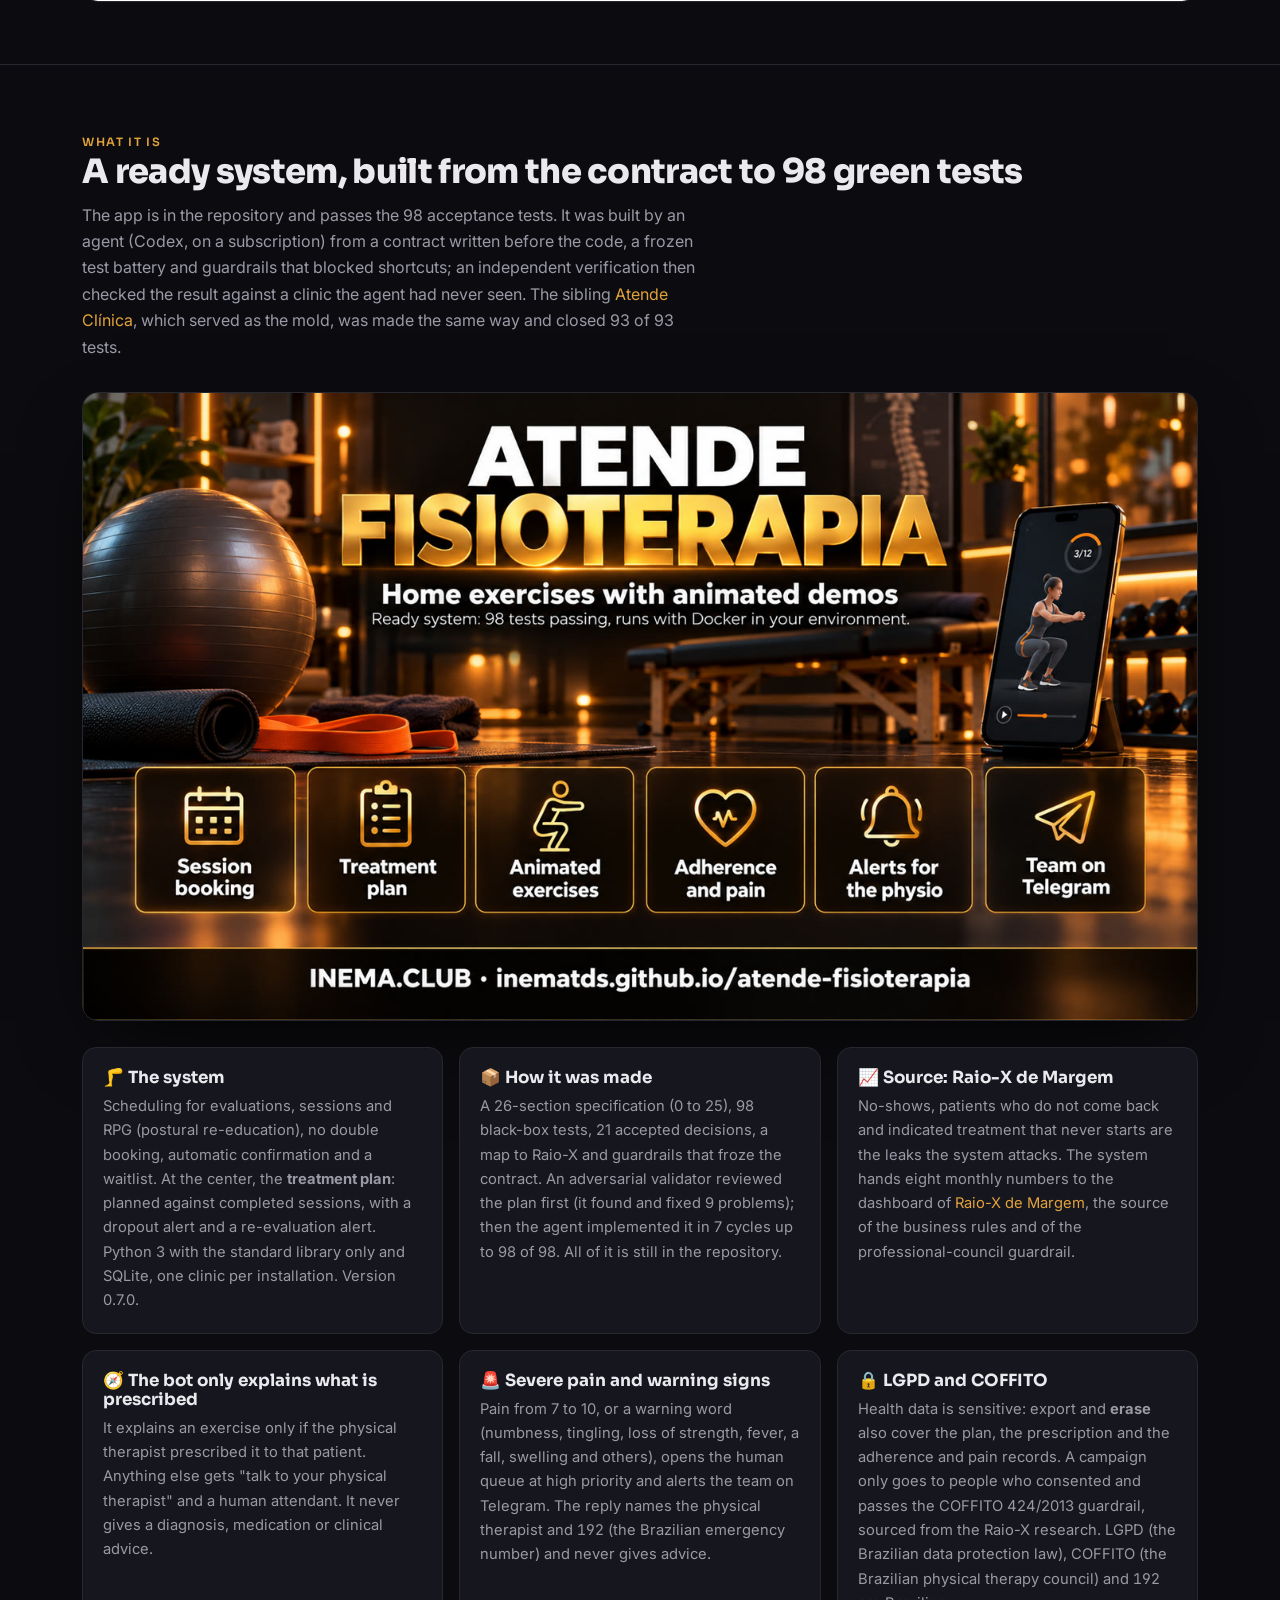
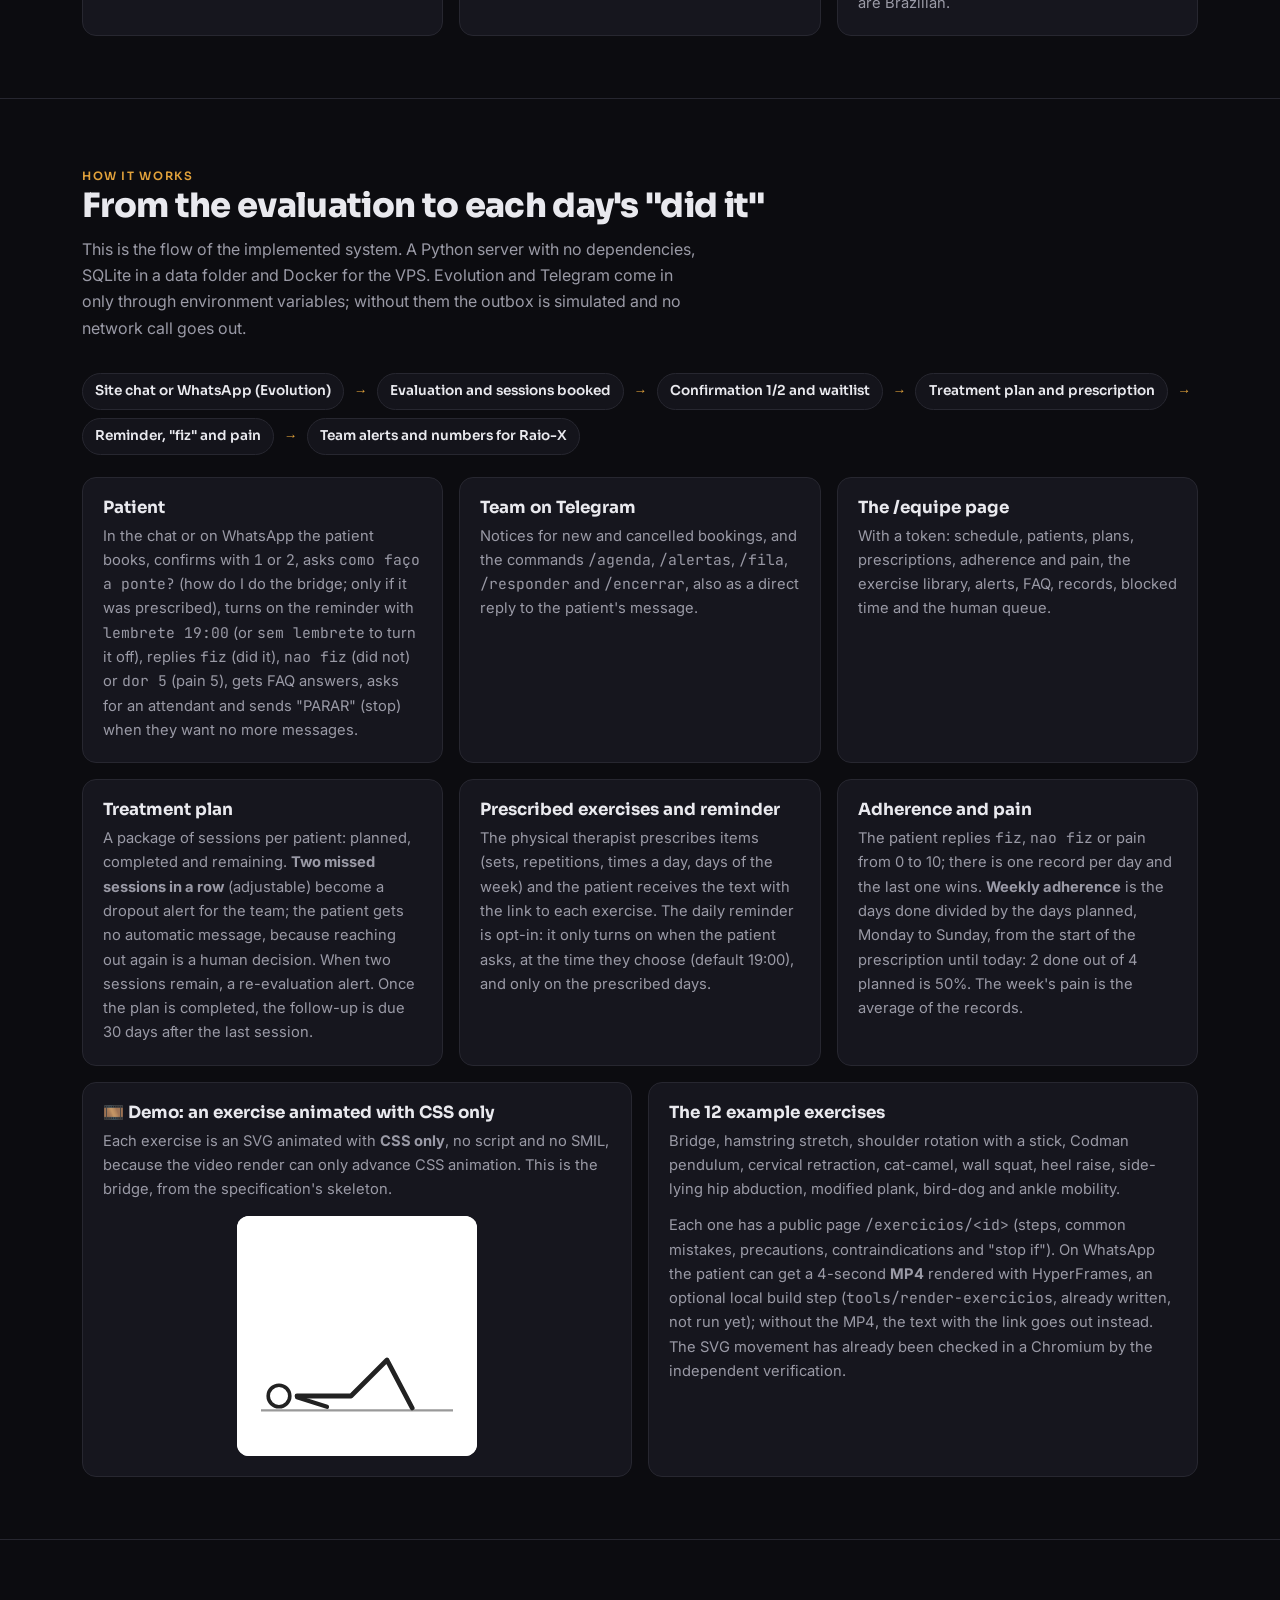
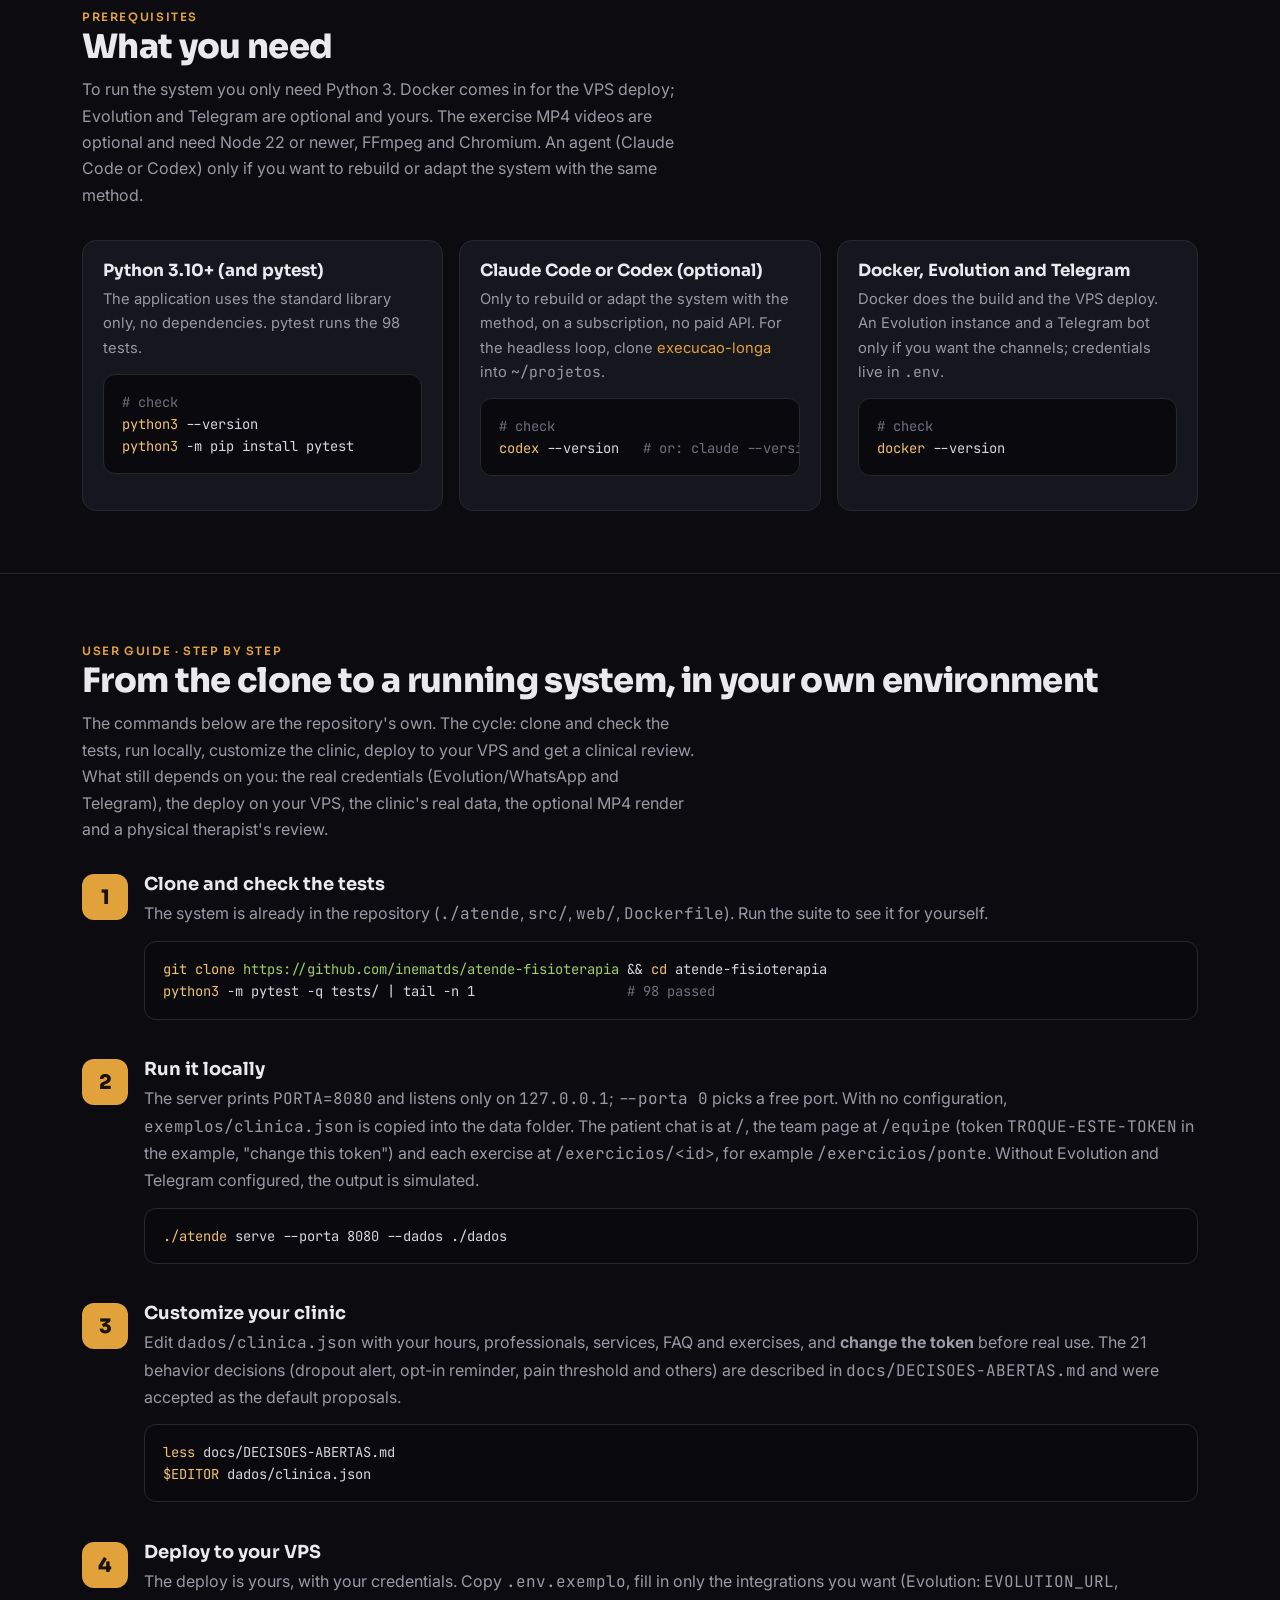
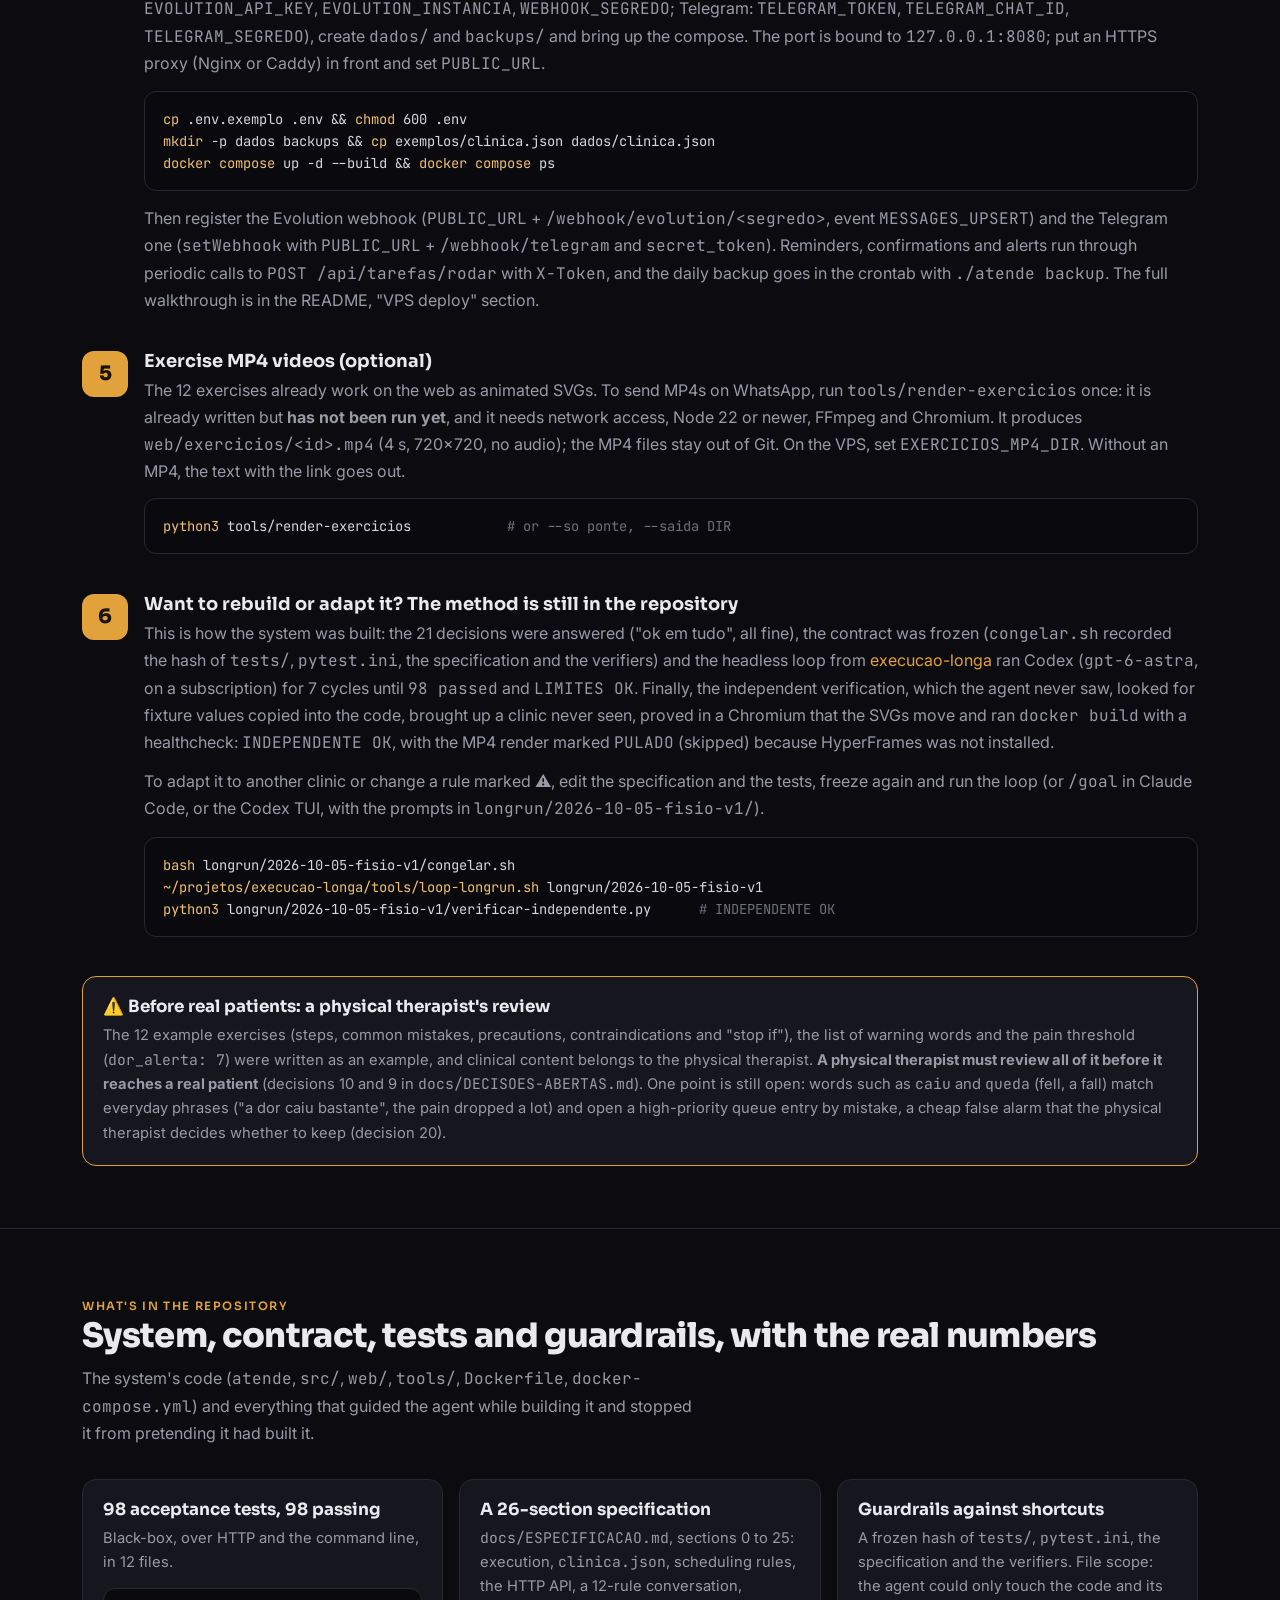
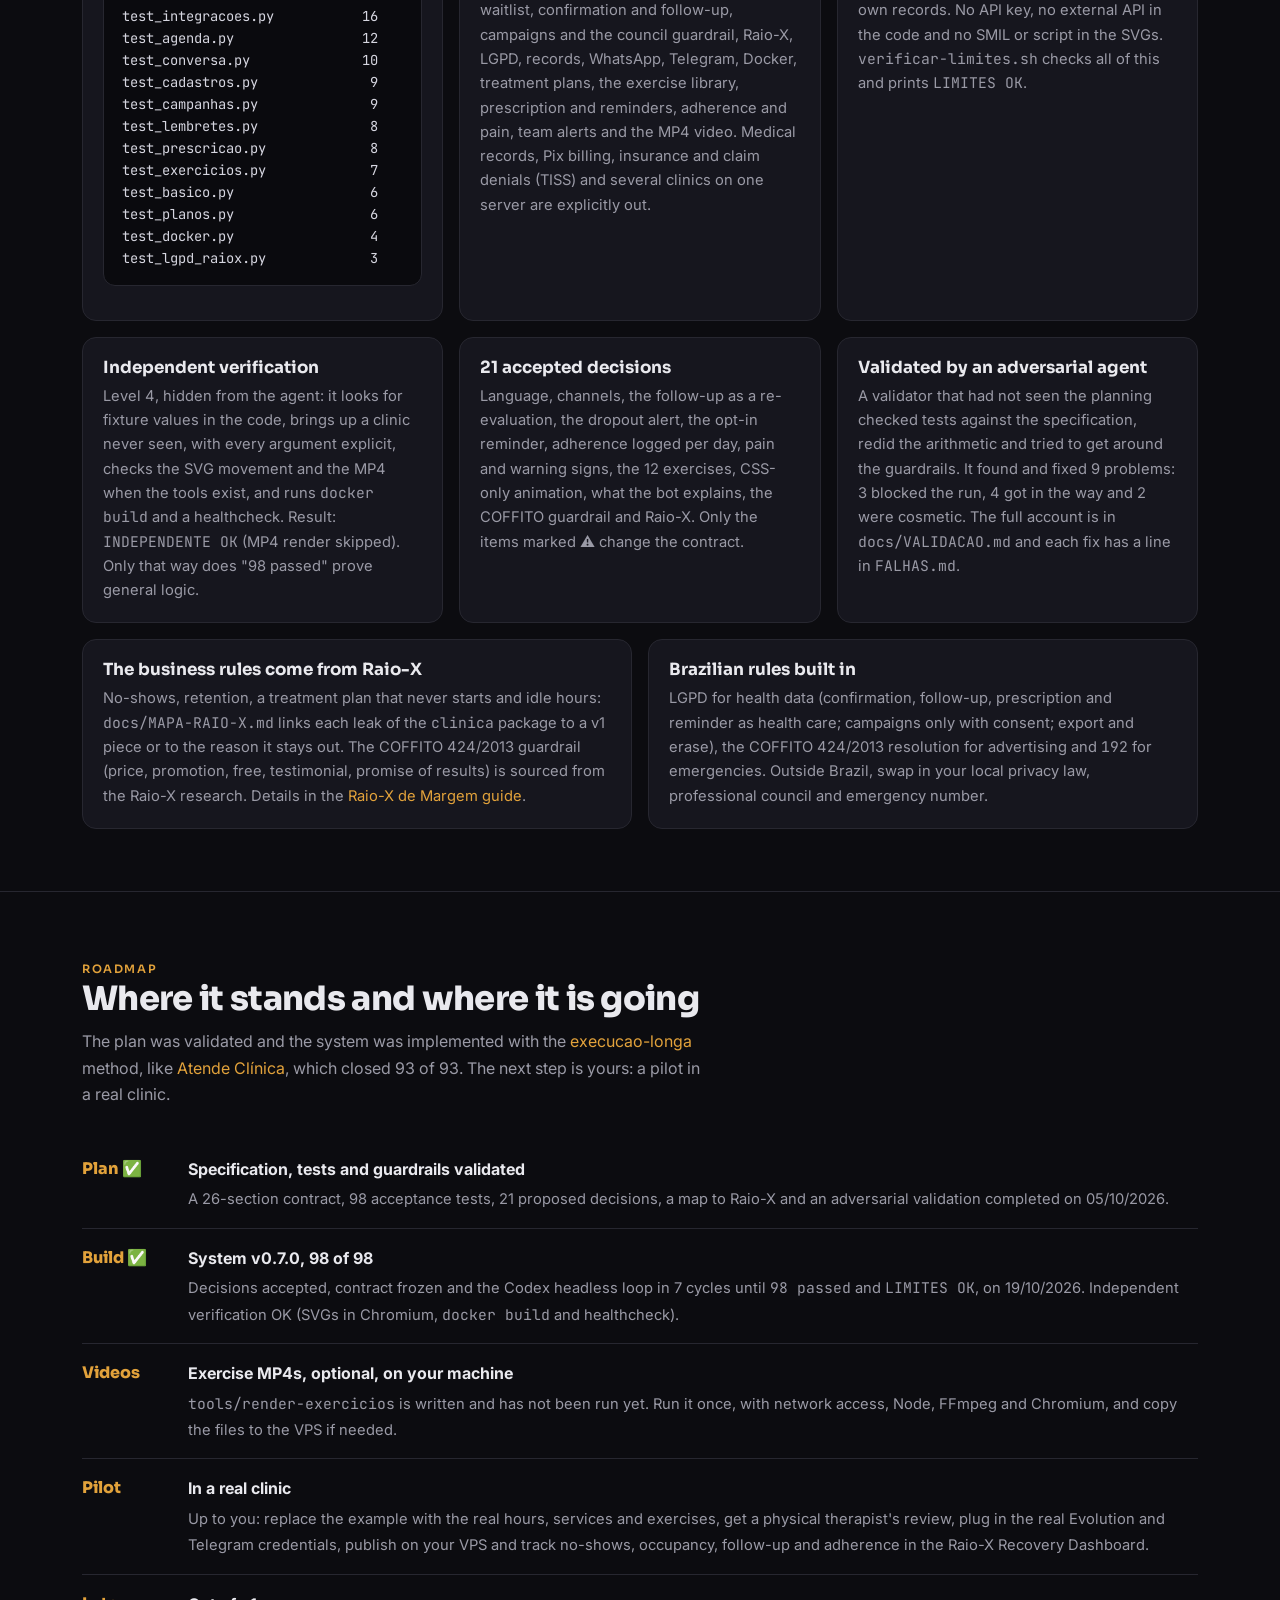
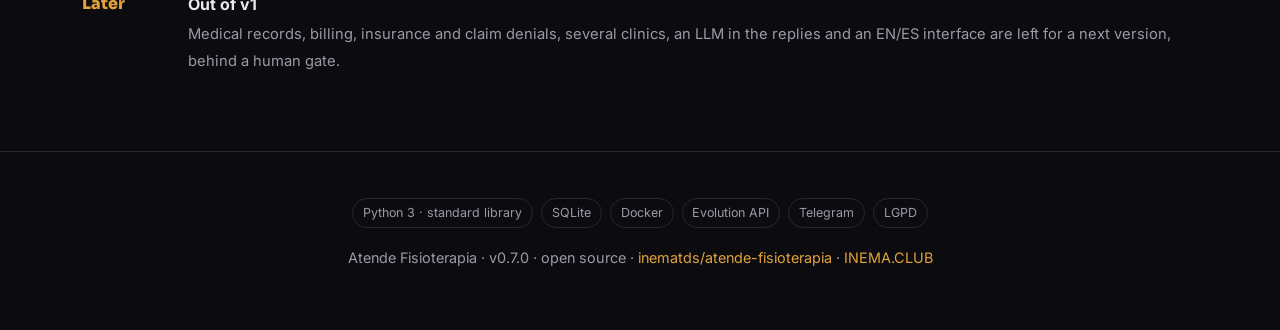
==== commit 9764fef6: "Guia: vídeo explicativo (Pir0ezbdVgk) nos idiomas do guia + README Co-Authored-By: Claude Opus 5.5 <" ====
--- a/guia/en/index.html
+++ b/guia/en/index.html
@@ -138,6 +138,14 @@
   </div>
 </header>
 
+<section id="video"><div class="wrap">
+  <span class="chip">Video</span>
+  <h2>Watch the explainer</h2>
+  <p class="sub">The project explained in a few minutes.</p>
+  <div style="position:relative;padding-top:56.25%;border-radius:16px;overflow:hidden;border:1px solid var(--line,#272730)"><iframe src="https://www.youtube.com/embed/Pir0ezbdVgk" title="Watch the explainer" style="position:absolute;inset:0;width:100%;height:100%;border:0" loading="lazy" allowfullscreen></iframe></div>
+</div></section>
+
+
 <section id="oque"><div class="wrap">
   <span class="chip">What it is</span>
   <h2>A ready system, built from the contract to 98 green tests</h2>
